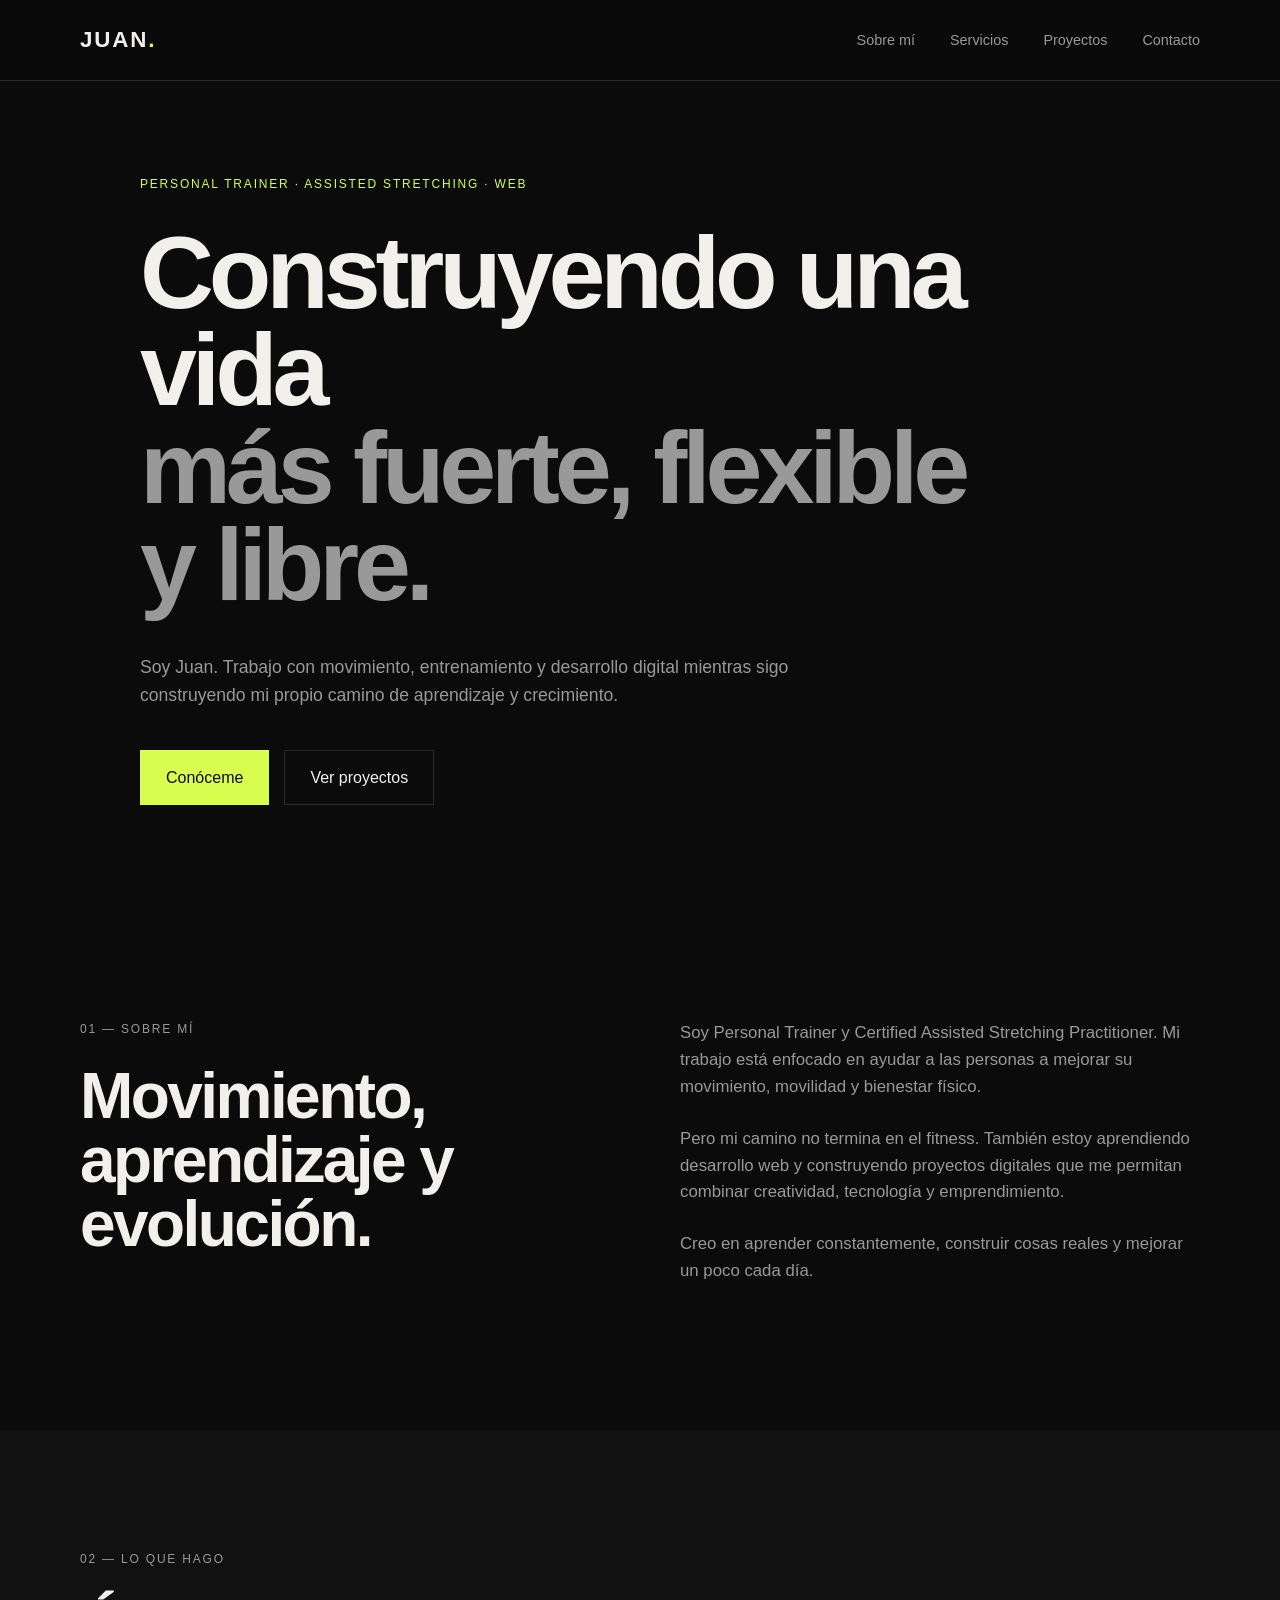
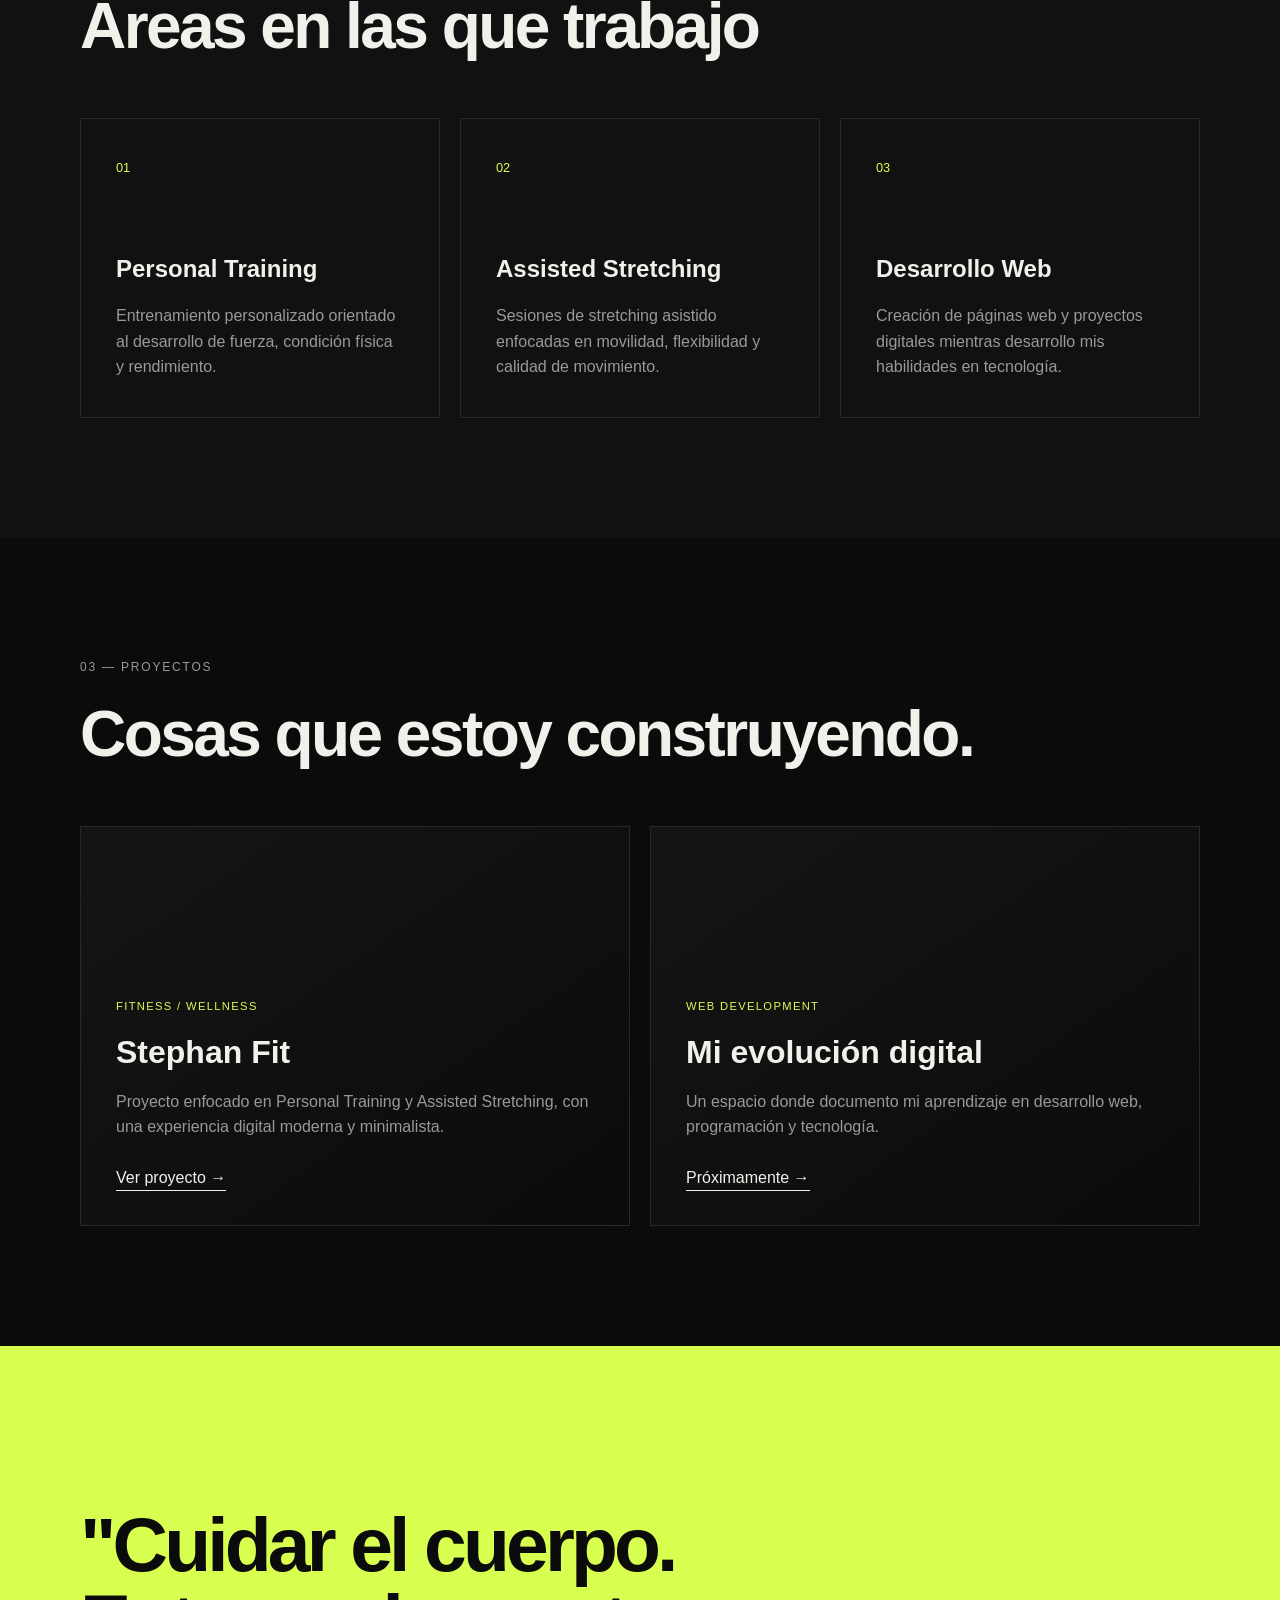
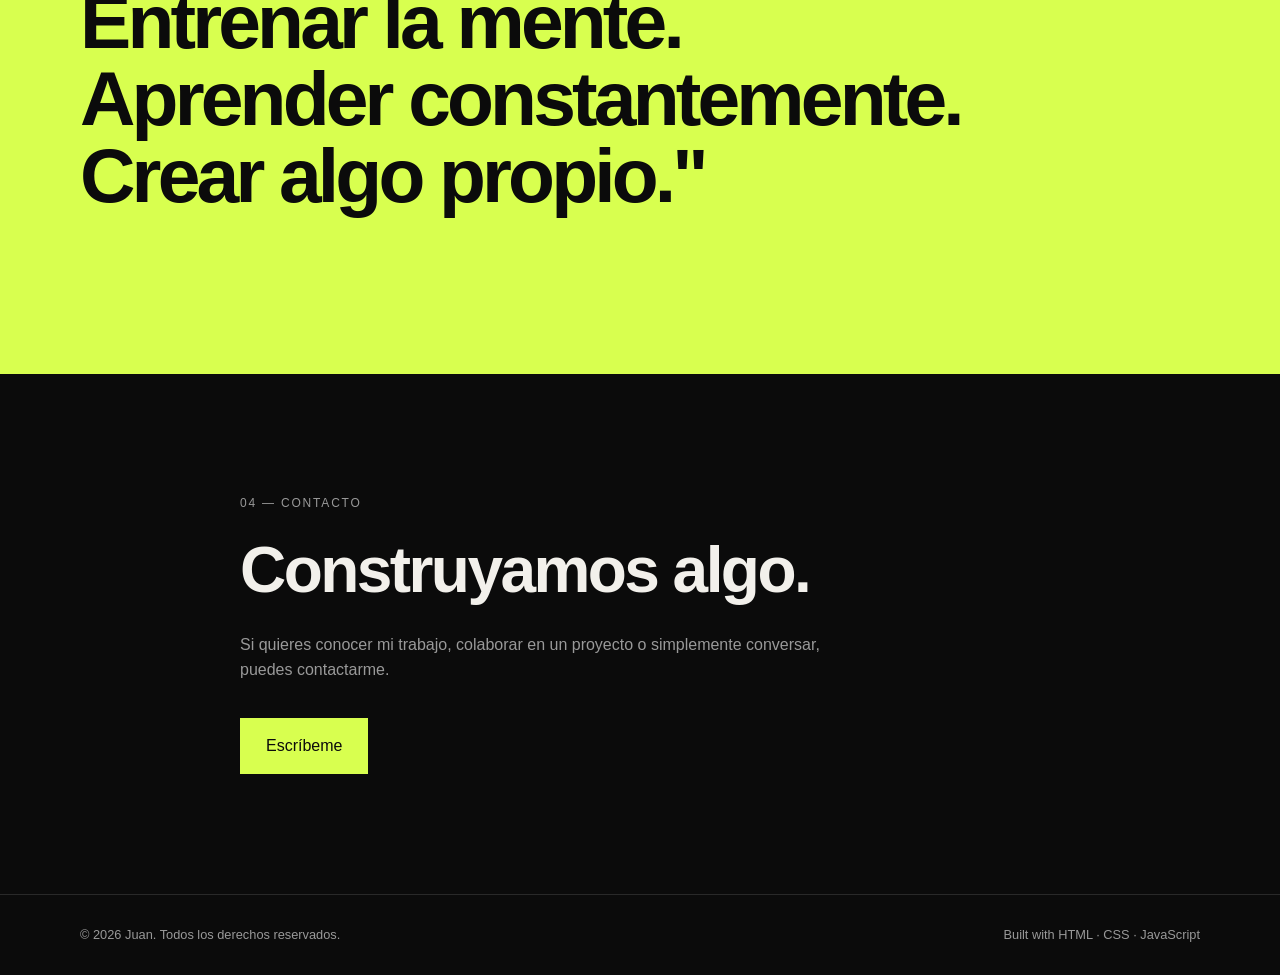
==== index.html @ b23cf590 "first commit" ====
<!DOCTYPE html>
<html lang="es">
<head>
    <meta charset="UTF-8">
    <meta name="viewport" content="width=device-width, initial-scale=1.0">

    <meta
        name="description"
        content="Juan — Personal Trainer, especialista en Assisted Stretching y desarrollador web."
    >

    <title>Juan | Fitness · Stretching · Web</title>

    <link rel="stylesheet" href="style.css">
</head>

<body>

    <!-- ================= HEADER ================= -->

    <header class="header">

        <nav class="navbar container">

            <a href="#inicio" class="logo">
                JUAN<span>.</span>
            </a>

            <button class="menu-toggle" aria-label="Abrir menú">
                ☰
            </button>

            <ul class="nav-links">
                <li><a href="#sobre-mi">Sobre mí</a></li>
                <li><a href="#servicios">Servicios</a></li>
                <li><a href="#proyectos">Proyectos</a></li>
                <li><a href="#contacto">Contacto</a></li>
            </ul>

        </nav>

    </header>


    <main>

        <!-- ================= HERO ================= -->

        <section id="inicio" class="hero">

            <div class="hero-content container">

                <p class="eyebrow">
                    PERSONAL TRAINER · ASSISTED STRETCHING · WEB
                </p>

                <h1>
                    Construyendo una vida
                    <span>más fuerte, flexible y libre.</span>
                </h1>

                <p class="hero-description">
                    Soy Juan. Trabajo con movimiento, entrenamiento y
                    desarrollo digital mientras sigo construyendo mi propio
                    camino de aprendizaje y crecimiento.
                </p>

                <div class="hero-buttons">

                    <a href="#sobre-mi" class="btn btn-primary">
                        Conóceme
                    </a>

                    <a href="#proyectos" class="btn btn-secondary">
                        Ver proyectos
                    </a>

                </div>

            </div>

        </section>


        <!-- ================= SOBRE MI ================= -->

        <section id="sobre-mi" class="section">

            <div class="container about-grid">

                <div>
                    <p class="section-number">01 — SOBRE MÍ</p>

                    <h2>
                        Movimiento, aprendizaje
                        y evolución.
                    </h2>
                </div>

                <div class="about-text">

                    <p>
                        Soy Personal Trainer y Certified Assisted Stretching
                        Practitioner. Mi trabajo está enfocado en ayudar a las
                        personas a mejorar su movimiento, movilidad y
                        bienestar físico.
                    </p>

                    <p>
                        Pero mi camino no termina en el fitness. También estoy
                        aprendiendo desarrollo web y construyendo proyectos
                        digitales que me permitan combinar creatividad,
                        tecnología y emprendimiento.
                    </p>

                    <p>
                        Creo en aprender constantemente, construir cosas
                        reales y mejorar un poco cada día.
                    </p>

                </div>

            </div>

        </section>


        <!-- ================= SERVICIOS ================= -->

        <section id="servicios" class="section section-dark">

            <div class="container">

                <p class="section-number">02 — LO QUE HAGO</p>

                <h2>Áreas en las que trabajo</h2>

                <div class="cards">

                    <article class="card">

                        <span class="card-number">01</span>

                        <h3>Personal Training</h3>

                        <p>
                            Entrenamiento personalizado orientado al desarrollo
                            de fuerza, condición física y rendimiento.
                        </p>

                    </article>


                    <article class="card">

                        <span class="card-number">02</span>

                        <h3>Assisted Stretching</h3>

                        <p>
                            Sesiones de stretching asistido enfocadas en
                            movilidad, flexibilidad y calidad de movimiento.
                        </p>

                    </article>


                    <article class="card">

                        <span class="card-number">03</span>

                        <h3>Desarrollo Web</h3>

                        <p>
                            Creación de páginas web y proyectos digitales
                            mientras desarrollo mis habilidades en tecnología.
                        </p>

                    </article>

                </div>

            </div>

        </section>


        <!-- ================= PROYECTOS ================= -->

        <section id="proyectos" class="section">

            <div class="container">

                <p class="section-number">03 — PROYECTOS</p>

                <h2>Cosas que estoy construyendo.</h2>

                <div class="projects">

                    <article class="project">

                        <div class="project-info">

                            <span>FITNESS / WELLNESS</span>

                            <h3>Stephan Fit</h3>

                            <p>
                                Proyecto enfocado en Personal Training y
                                Assisted Stretching, con una experiencia
                                digital moderna y minimalista.
                            </p>

                            <a href="#" class="project-link">
                                Ver proyecto →
                            </a>

                        </div>

                    </article>


                    <article class="project">

                        <div class="project-info">

                            <span>WEB DEVELOPMENT</span>

                            <h3>Mi evolución digital</h3>

                            <p>
                                Un espacio donde documento mi aprendizaje en
                                desarrollo web, programación y tecnología.
                            </p>

                            <a href="#" class="project-link">
                                Próximamente →
                            </a>

                        </div>

                    </article>

                </div>

            </div>

        </section>


        <!-- ================= FILOSOFIA ================= -->

        <section class="quote-section">

            <div class="container">

                <p>
                    "Cuidar el cuerpo.
                    <br>
                    Entrenar la mente.
                    <br>
                    Aprender constantemente.
                    <br>
                    Crear algo propio."
                </p>

            </div>

        </section>


        <!-- ================= CONTACTO ================= -->

        <section id="contacto" class="section contact-section">

            <div class="container contact-content">

                <p class="section-number">04 — CONTACTO</p>

                <h2>
                    Construyamos algo.
                </h2>

                <p>
                    Si quieres conocer mi trabajo, colaborar en un proyecto
                    o simplemente conversar, puedes contactarme.
                </p>

                <a href="mailto:tuemail@ejemplo.com" class="btn btn-primary">
                    Escríbeme
                </a>

            </div>

        </section>

    </main>


    <!-- ================= FOOTER ================= -->

    <footer class="footer">

        <div class="container footer-content">

            <p>
                © 2026 Juan. Todos los derechos reservados.
            </p>

            <p>
                Built with HTML · CSS · JavaScript
            </p>

        </div>

    </footer>


    <script src="script.js"></script>

</body>
</html>
---- style.css ----
/* =========================
   RESET
========================= */

* {
    margin: 0;
    padding: 0;
    box-sizing: border-box;
}

html {
    scroll-behavior: smooth;
}

body {
    font-family: Arial, Helvetica, sans-serif;
    background: #0b0b0b;
    color: #f2f0eb;
    line-height: 1.6;
}


/* =========================
   VARIABLES
========================= */

:root {
    --background: #0b0b0b;
    --background-light: #111111;
    --text: #f2f0eb;
    --text-muted: #999999;
    --border: #292929;
    --accent: #d8ff4f;
}


/* =========================
   GLOBAL
========================= */

.container {
    width: min(1120px, 90%);
    margin: 0 auto;
}

a {
    color: inherit;
    text-decoration: none;
}

.section {
    padding: 120px 0;
}

.section-dark {
    background: var(--background-light);
}

.section-number {
    color: var(--text-muted);
    font-size: 0.75rem;
    letter-spacing: 0.15em;
    margin-bottom: 25px;
}


/* =========================
   HEADER
========================= */

.header {
    position: fixed;
    top: 0;
    left: 0;
    width: 100%;
    z-index: 1000;
    background: rgba(11, 11, 11, 0.85);
    backdrop-filter: blur(10px);
    border-bottom: 1px solid var(--border);
}

.navbar {
    height: 80px;
    display: flex;
    align-items: center;
    justify-content: space-between;
}

.logo {
    font-size: 1.4rem;
    font-weight: bold;
    letter-spacing: 0.08em;
}

.logo span {
    color: var(--accent);
}

.nav-links {
    display: flex;
    gap: 35px;
    list-style: none;
}

.nav-links a {
    color: var(--text-muted);
    font-size: 0.9rem;
    transition: color 0.3s ease;
}

.nav-links a:hover {
    color: var(--text);
}

.menu-toggle {
    display: none;
    background: none;
    border: none;
    color: var(--text);
    font-size: 1.5rem;
    cursor: pointer;
}


/* =========================
   HERO
========================= */

.hero {
    min-height: 100vh;
    display: flex;
    align-items: center;
    padding-top: 80px;
}

.hero-content {
    max-width: 1000px;
}

.eyebrow {
    color: var(--accent);
    font-size: 0.75rem;
    letter-spacing: 0.15em;
    margin-bottom: 30px;
}

.hero h1 {
    max-width: 900px;
    font-size: clamp(3rem, 8vw, 7rem);
    line-height: 0.95;
    letter-spacing: -0.05em;
    margin-bottom: 40px;
}

.hero h1 span {
    display: block;
    color: var(--text-muted);
}

.hero-description {
    max-width: 650px;
    color: var(--text-muted);
    font-size: 1.1rem;
    margin-bottom: 40px;
}


/* =========================
   BUTTONS
========================= */

.hero-buttons {
    display: flex;
    gap: 15px;
    flex-wrap: wrap;
}

.btn {
    display: inline-block;
    padding: 14px 25px;
    border: 1px solid var(--border);
    transition: all 0.3s ease;
}

.btn-primary {
    background: var(--accent);
    color: #0b0b0b;
    border-color: var(--accent);
}

.btn-primary:hover {
    transform: translateY(-3px);
}

.btn-secondary:hover {
    background: #ffffff;
    color: #0b0b0b;
}


/* =========================
   ABOUT
========================= */

.about-grid {
    display: grid;
    grid-template-columns: 1fr 1fr;
    gap: 80px;
}

h2 {
    font-size: clamp(2.5rem, 5vw, 5rem);
    line-height: 1;
    letter-spacing: -0.04em;
}

.about-text {
    color: var(--text-muted);
    font-size: 1.05rem;
}

.about-text p {
    margin-bottom: 25px;
}


/* =========================
   CARDS
========================= */

.cards {
    display: grid;
    grid-template-columns: repeat(3, 1fr);
    gap: 20px;
    margin-top: 60px;
}

.card {
    min-height: 300px;
    padding: 35px;
    border: 1px solid var(--border);
    transition: transform 0.3s ease;
}

.card:hover {
    transform: translateY(-8px);
}

.card-number {
    color: var(--accent);
    font-size: 0.8rem;
}

.card h3 {
    margin: 70px 0 15px;
    font-size: 1.5rem;
}

.card p {
    color: var(--text-muted);
}


/* =========================
   PROJECTS
========================= */

.projects {
    display: grid;
    grid-template-columns: repeat(2, 1fr);
    gap: 20px;
    margin-top: 60px;
}

.project {
    min-height: 400px;
    border: 1px solid var(--border);
    display: flex;
    align-items: flex-end;
    padding: 35px;
    background: linear-gradient(
        145deg,
        #151515,
        #0b0b0b
    );
}

.project-info span {
    color: var(--accent);
    font-size: 0.7rem;
    letter-spacing: 0.12em;
}

.project h3 {
    font-size: 2rem;
    margin: 10px 0;
}

.project p {
    color: var(--text-muted);
    margin-bottom: 25px;
}

.project-link {
    border-bottom: 1px solid var(--text);
    padding-bottom: 4px;
}


/* =========================
   QUOTE
========================= */

.quote-section {
    padding: 160px 0;
    background: var(--accent);
    color: #0b0b0b;
}

.quote-section p {
    max-width: 900px;
    font-size: clamp(2.5rem, 6vw, 6rem);
    line-height: 1;
    letter-spacing: -0.05em;
    font-weight: bold;
}


/* =========================
   CONTACT
========================= */

.contact-content {
    max-width: 800px;
}

.contact-content h2 {
    margin-bottom: 30px;
}

.contact-content > p:not(.section-number) {
    color: var(--text-muted);
    max-width: 600px;
    margin-bottom: 35px;
}


/* =========================
   FOOTER
========================= */

.footer {
    border-top: 1px solid var(--border);
    padding: 30px 0;
    color: var(--text-muted);
    font-size: 0.8rem;
}

.footer-content {
    display: flex;
    justify-content: space-between;
}


/* =========================
   MOBILE
========================= */

@media (max-width: 768px) {

    .nav-links {
        position: absolute;
        top: 80px;
        left: 0;
        width: 100%;
        background: var(--background);
        flex-direction: column;
        padding: 30px;
        display: none;
        border-bottom: 1px solid var(--border);
    }

    .nav-links.active {
        display: flex;
    }

    .menu-toggle {
        display: block;
    }

    .about-grid,
    .cards,
    .projects {
        grid-template-columns: 1fr;
    }

    .hero h1 {
        font-size: clamp(3rem, 15vw, 5rem);
    }

    .section {
        padding: 80px 0;
    }

    .footer-content {
        flex-direction: column;
        gap: 10px;
    }

}
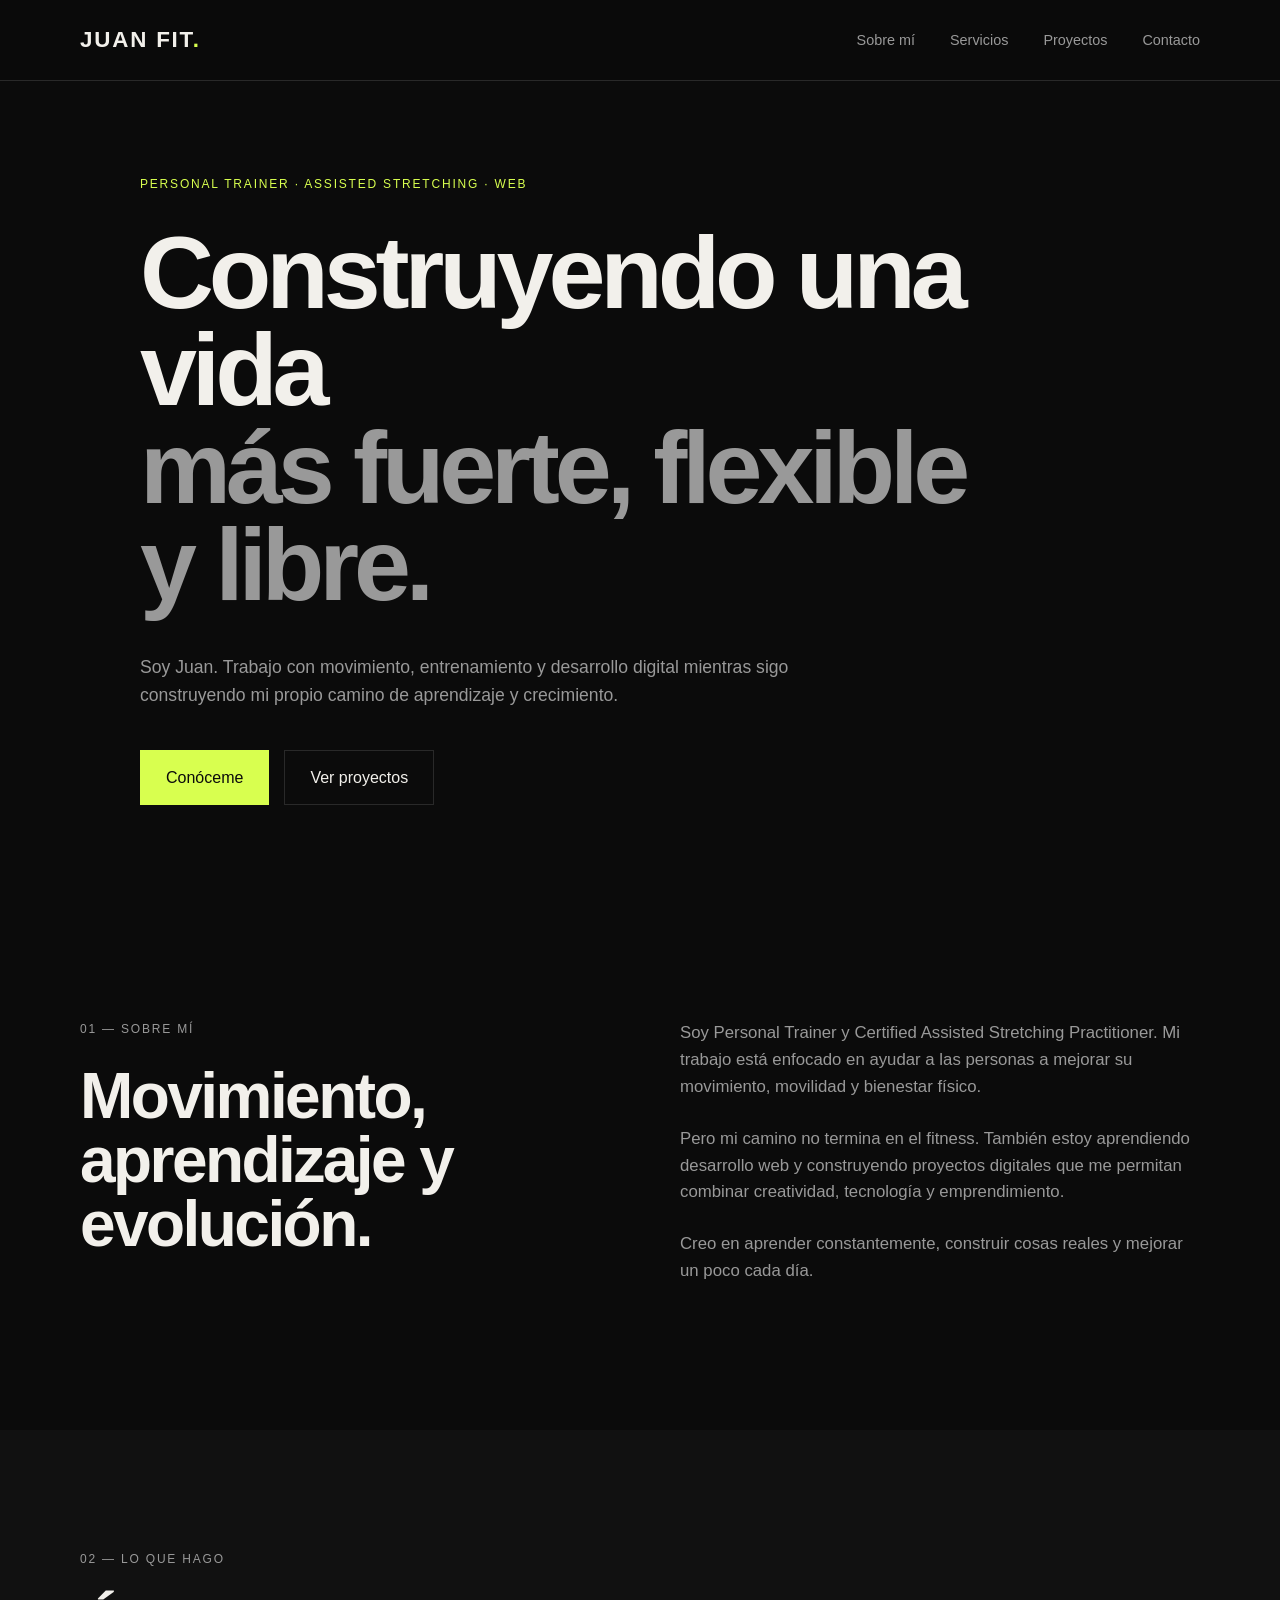
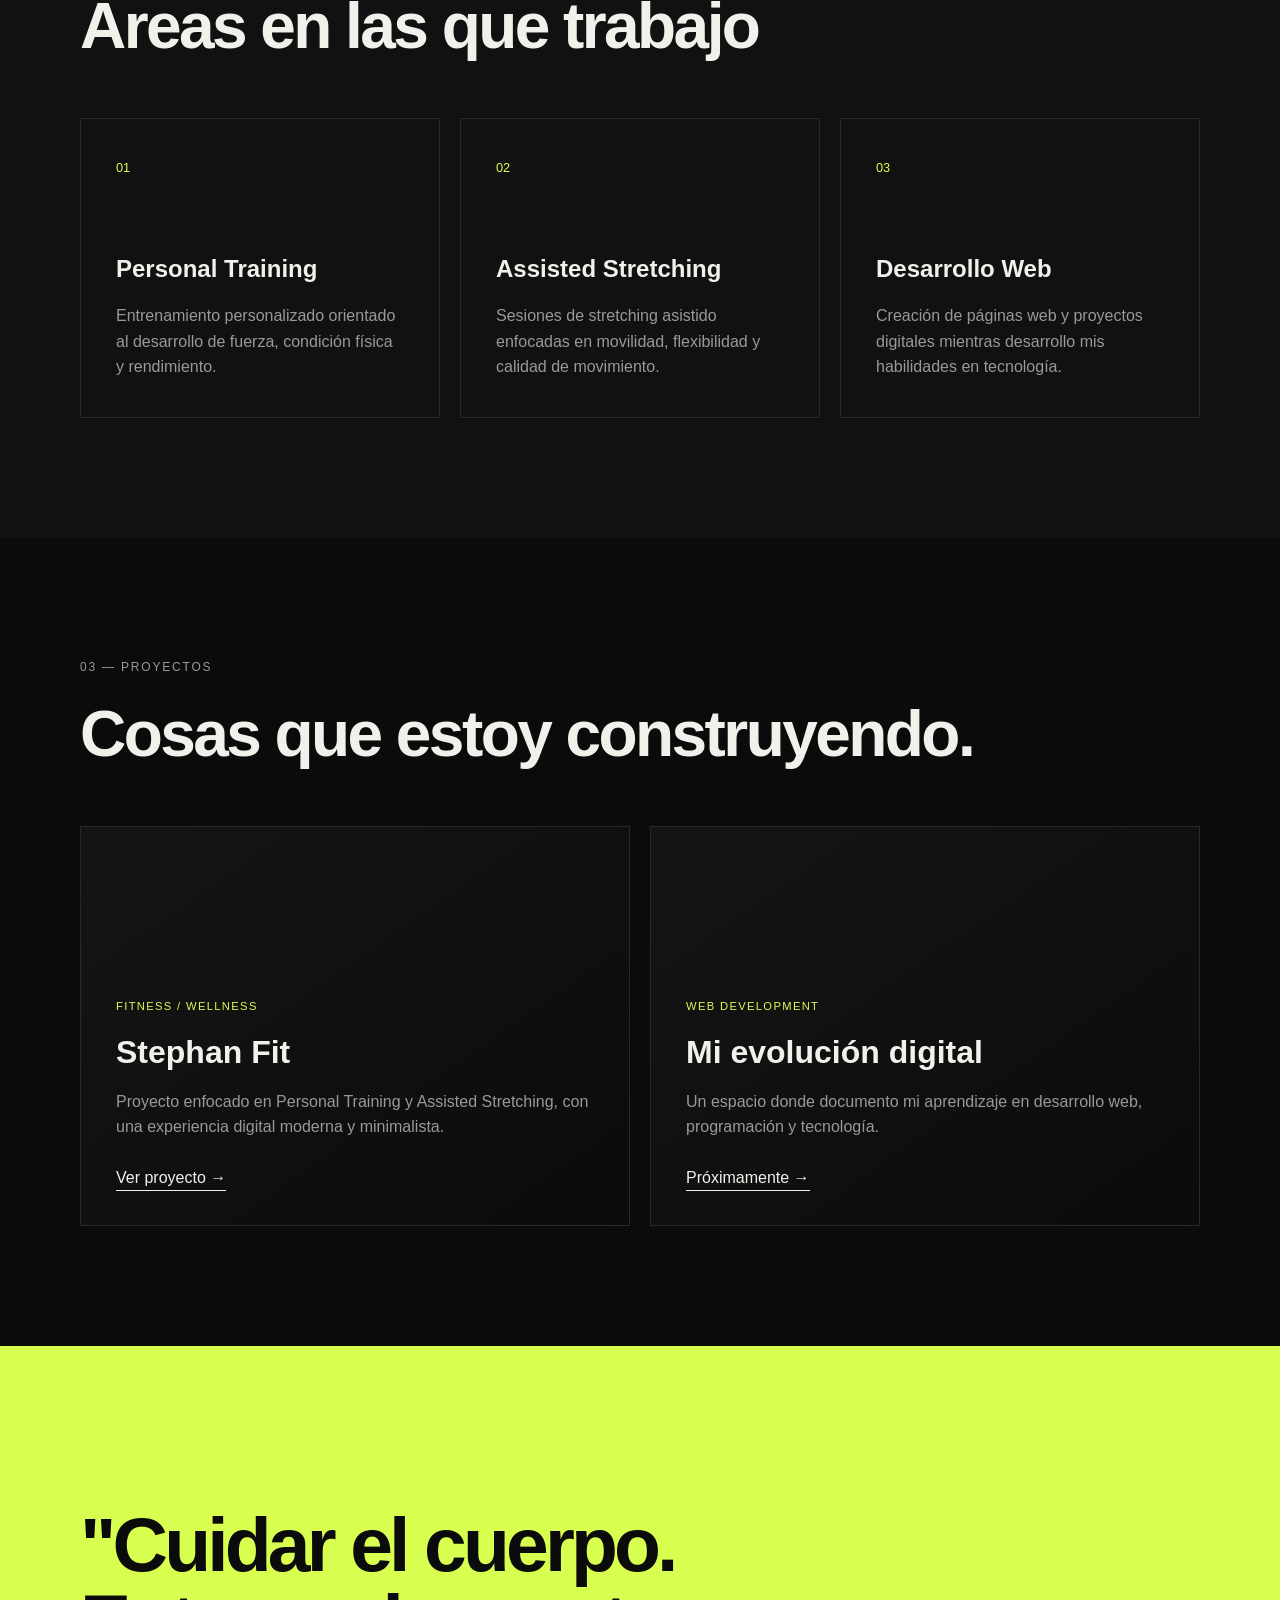
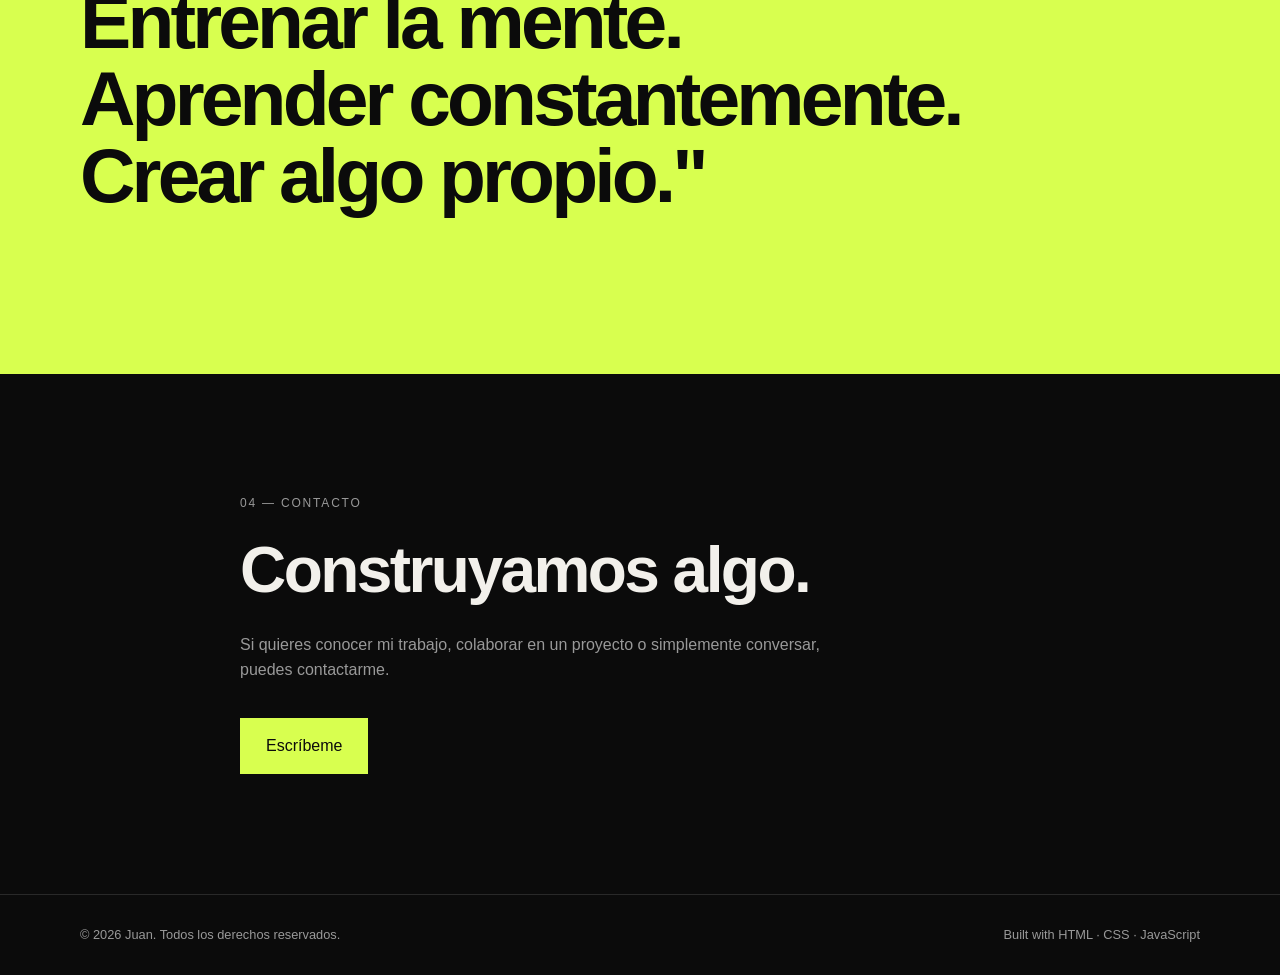
==== commit 8b7d959a: "fixed header name" ====
--- a/index.html
+++ b/index.html
@@ -23,7 +23,7 @@
         <nav class="navbar container">
 
             <a href="#inicio" class="logo">
-                JUAN<span>.</span>
+                JUAN FIT<span>.</span>
             </a>
 
             <button class="menu-toggle" aria-label="Abrir menú">
@@ -286,7 +286,7 @@
                     o simplemente conversar, puedes contactarme.
                 </p>
 
-                <a href="mailto:tuemail@ejemplo.com" class="btn btn-primary">
+                <a href="mailto:jcvizcarra2021@gmail.com" class="btn btn-primary">
                     Escríbeme
                 </a>
 
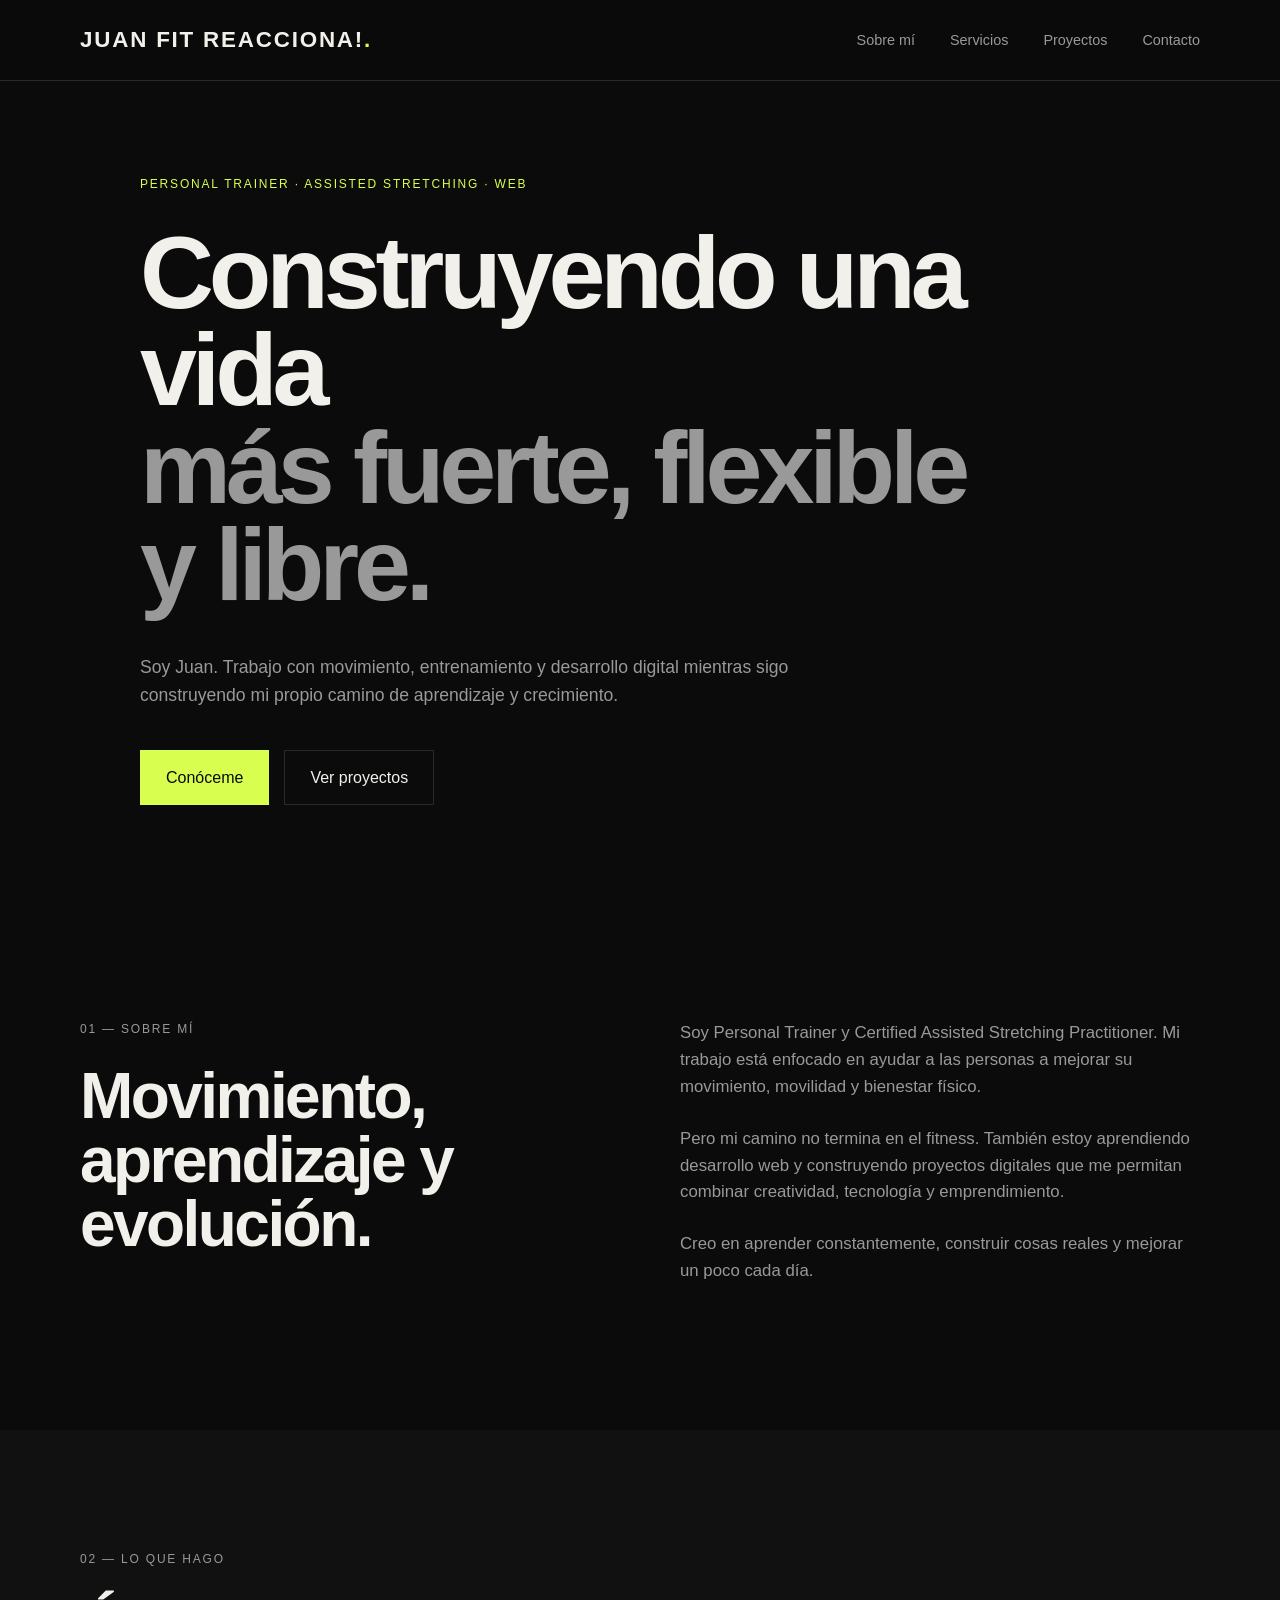
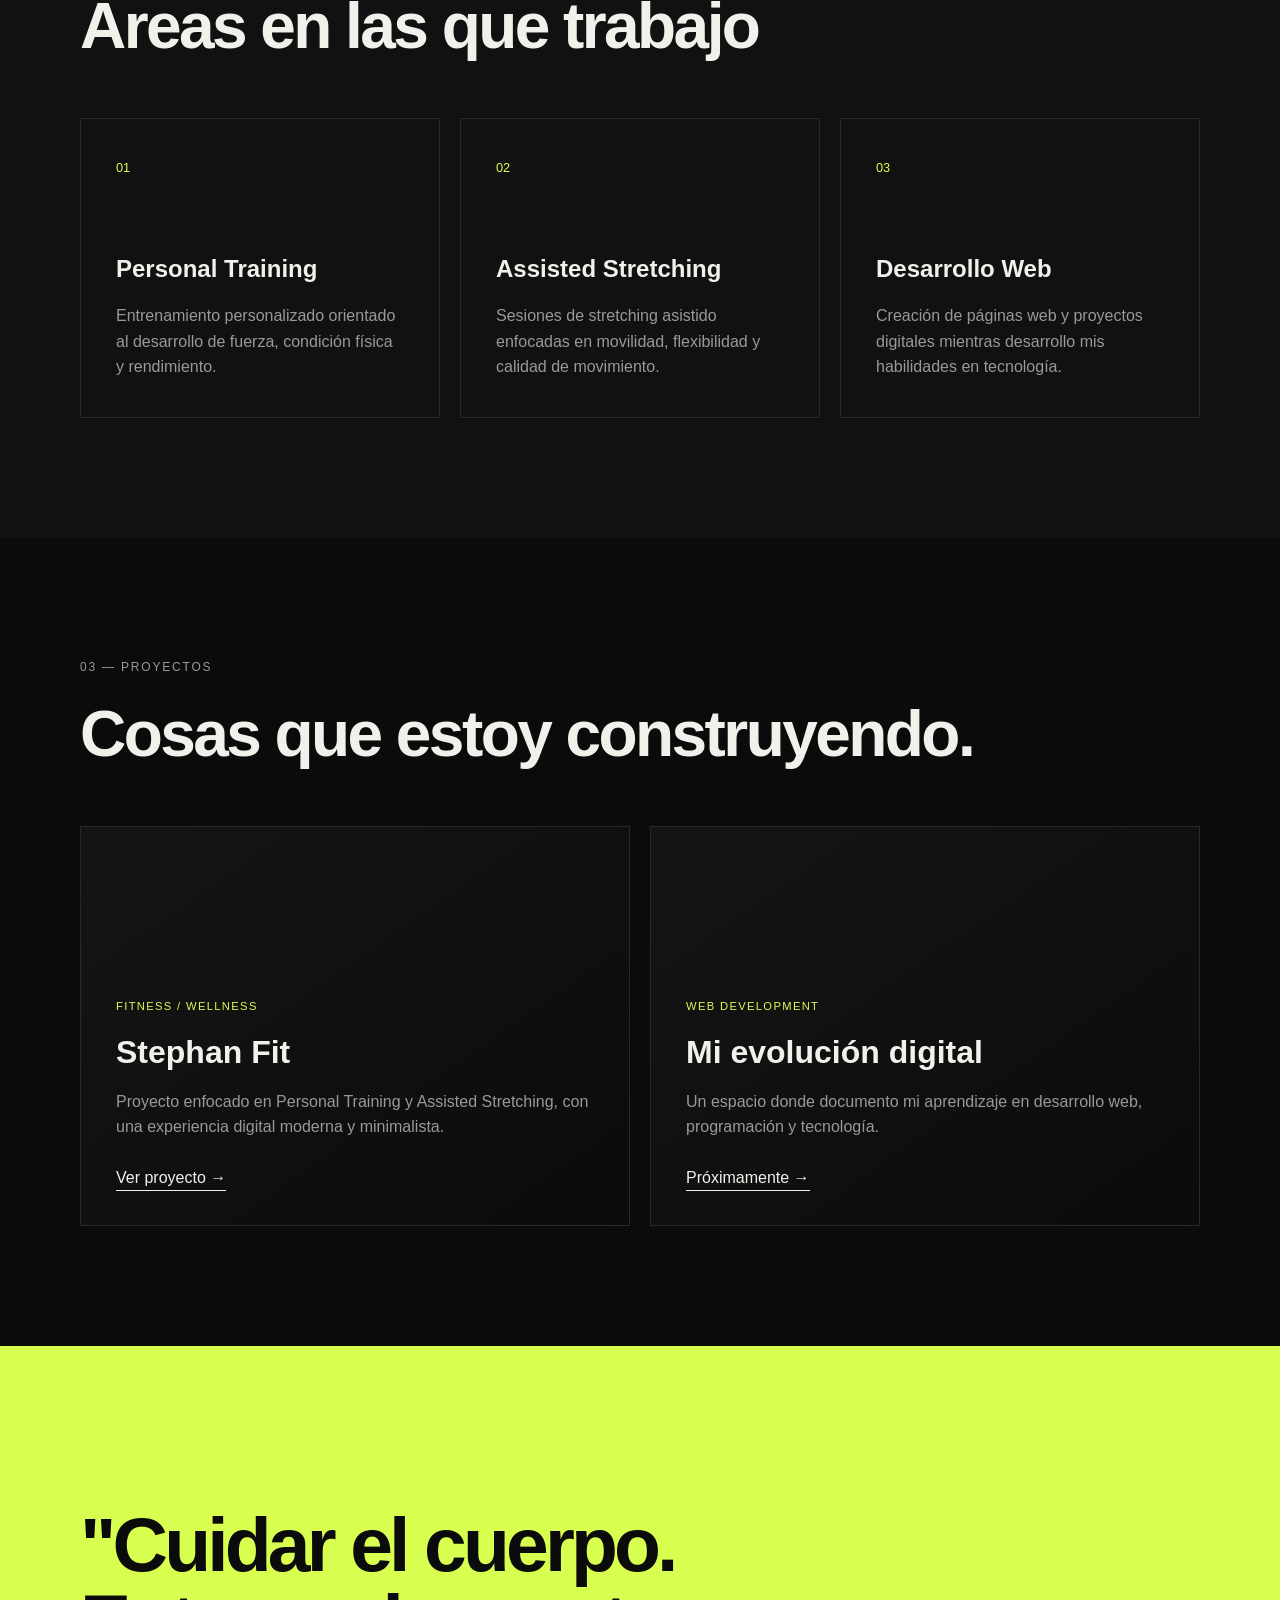
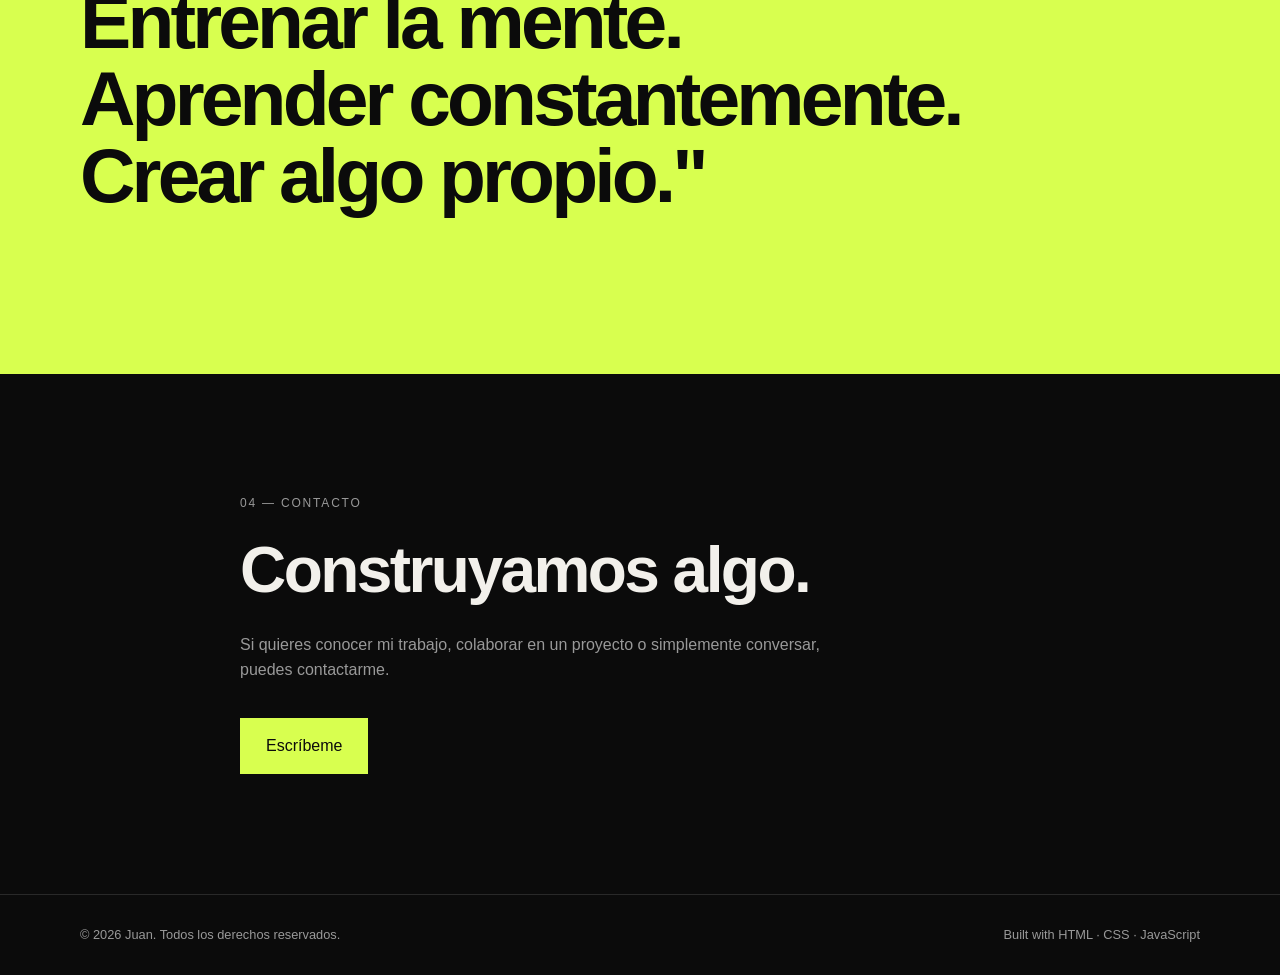
==== commit 5b8eae9f: "Update logo text in index.html Primo reacciona!" ====
--- a/index.html
+++ b/index.html
@@ -23,7 +23,7 @@
         <nav class="navbar container">
 
             <a href="#inicio" class="logo">
-                JUAN FIT<span>.</span>
+                JUAN FIT REACCIONA!<span>.</span>
             </a>
 
             <button class="menu-toggle" aria-label="Abrir menú">
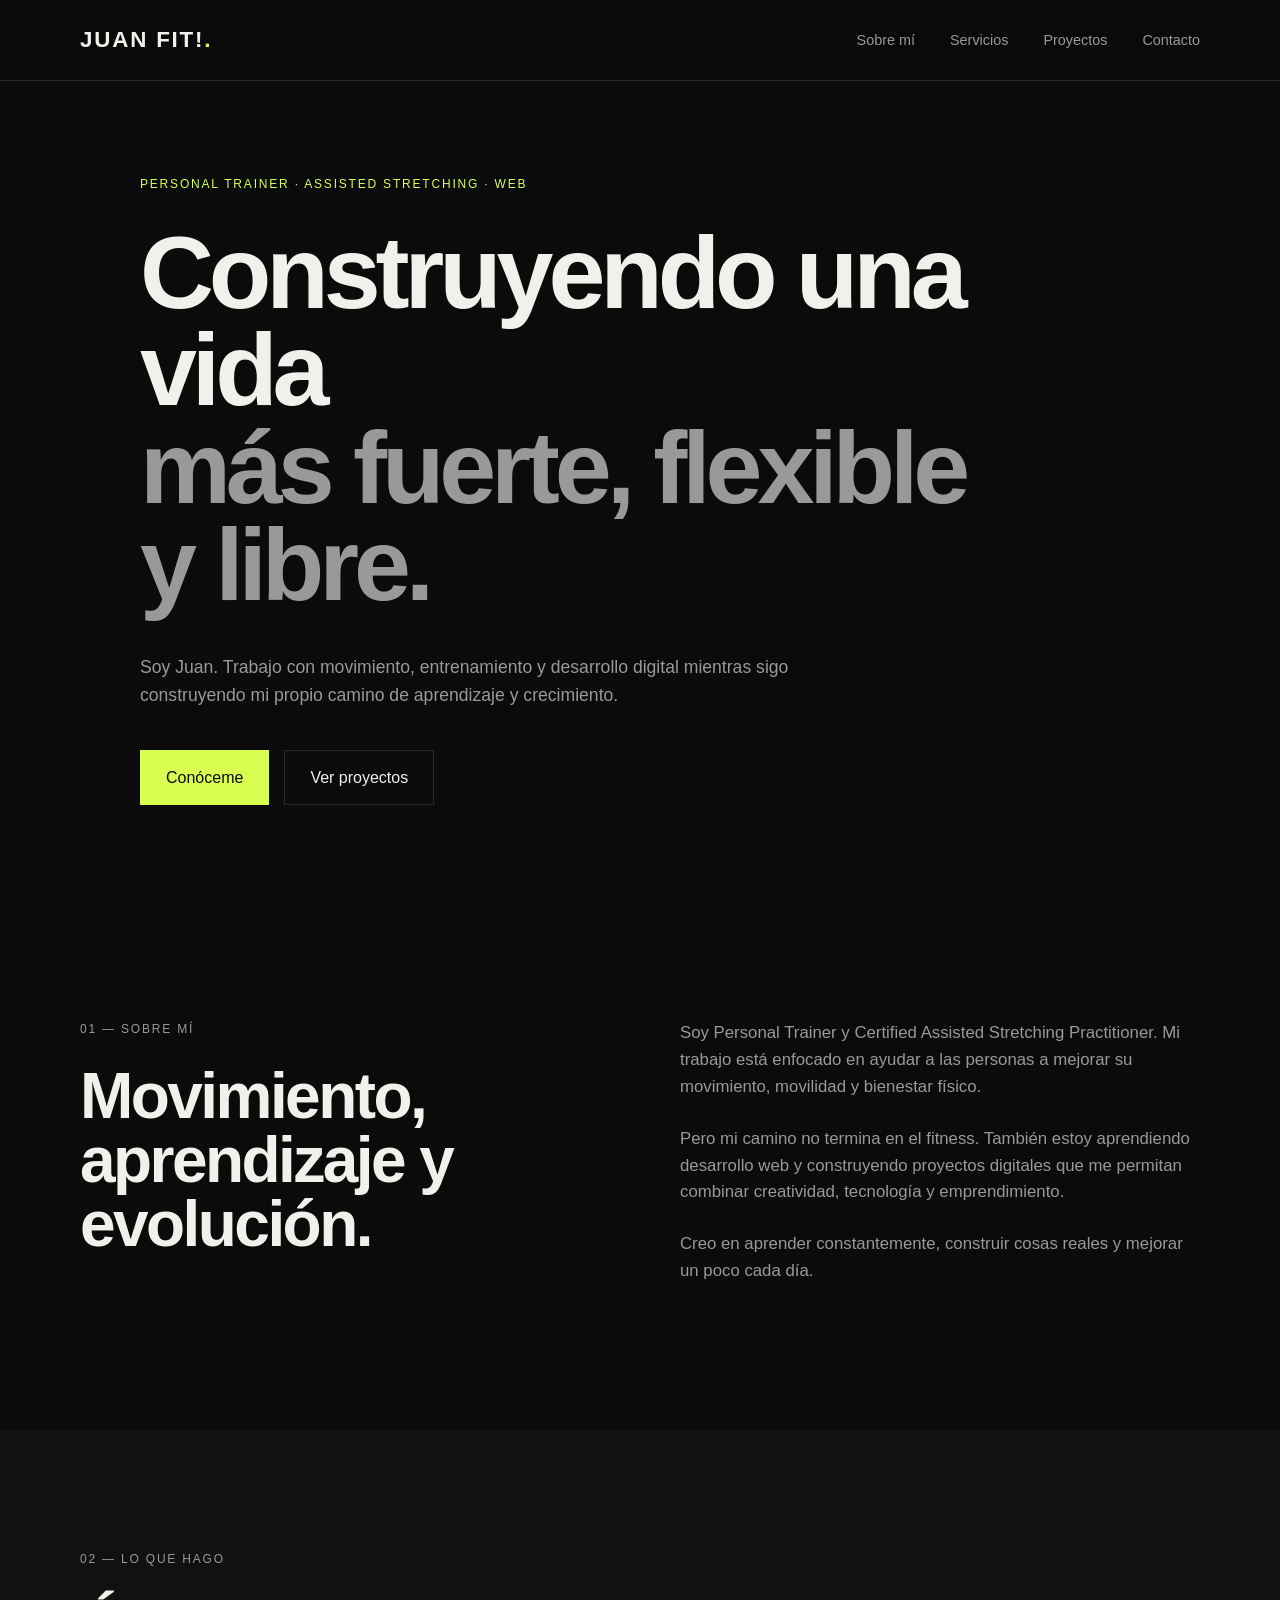
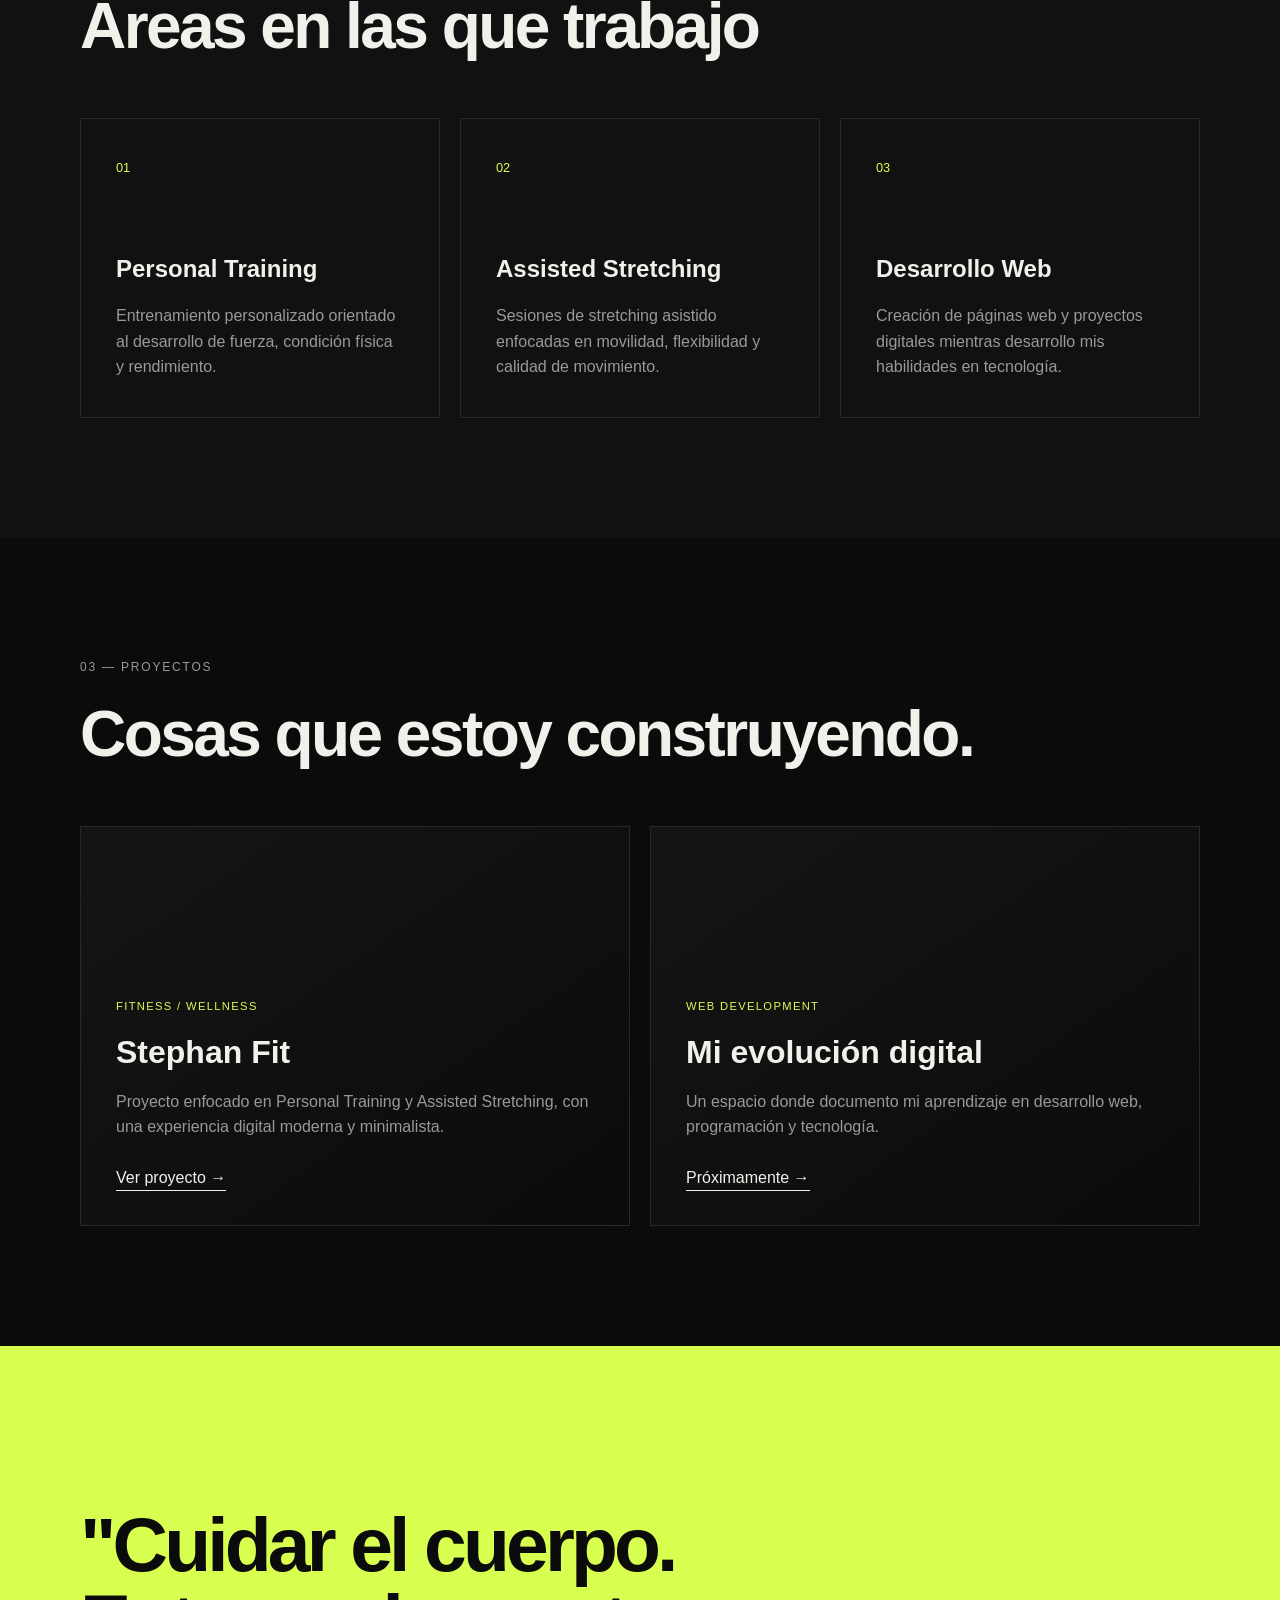
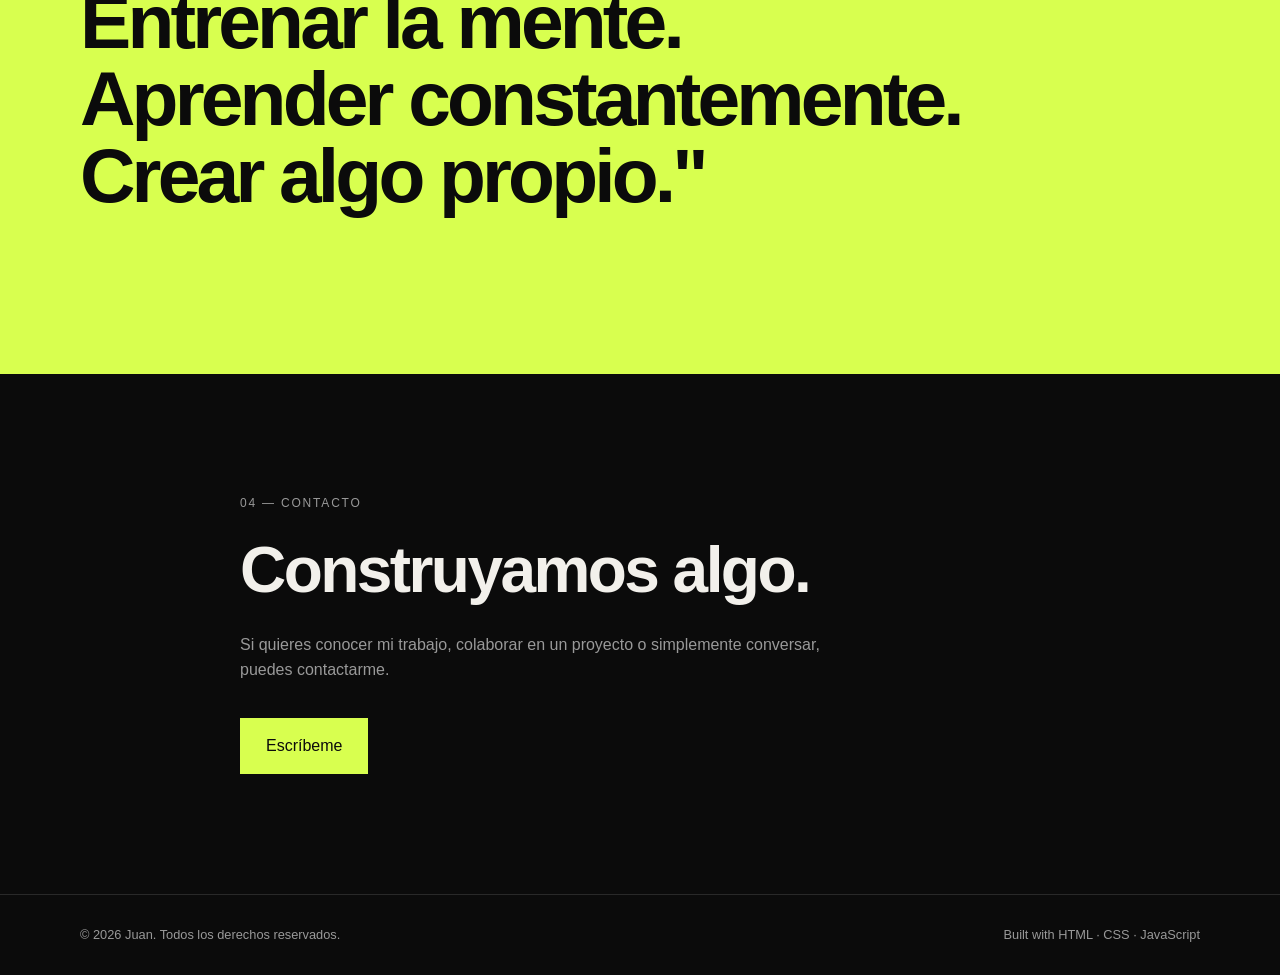
==== commit 4e661bdb: "Tomando el control" ====
--- a/index.html
+++ b/index.html
@@ -23,7 +23,7 @@
         <nav class="navbar container">
 
             <a href="#inicio" class="logo">
-                JUAN FIT REACCIONA!<span>.</span>
+                JUAN FIT!<span>.</span>
             </a>
 
             <button class="menu-toggle" aria-label="Abrir menú">
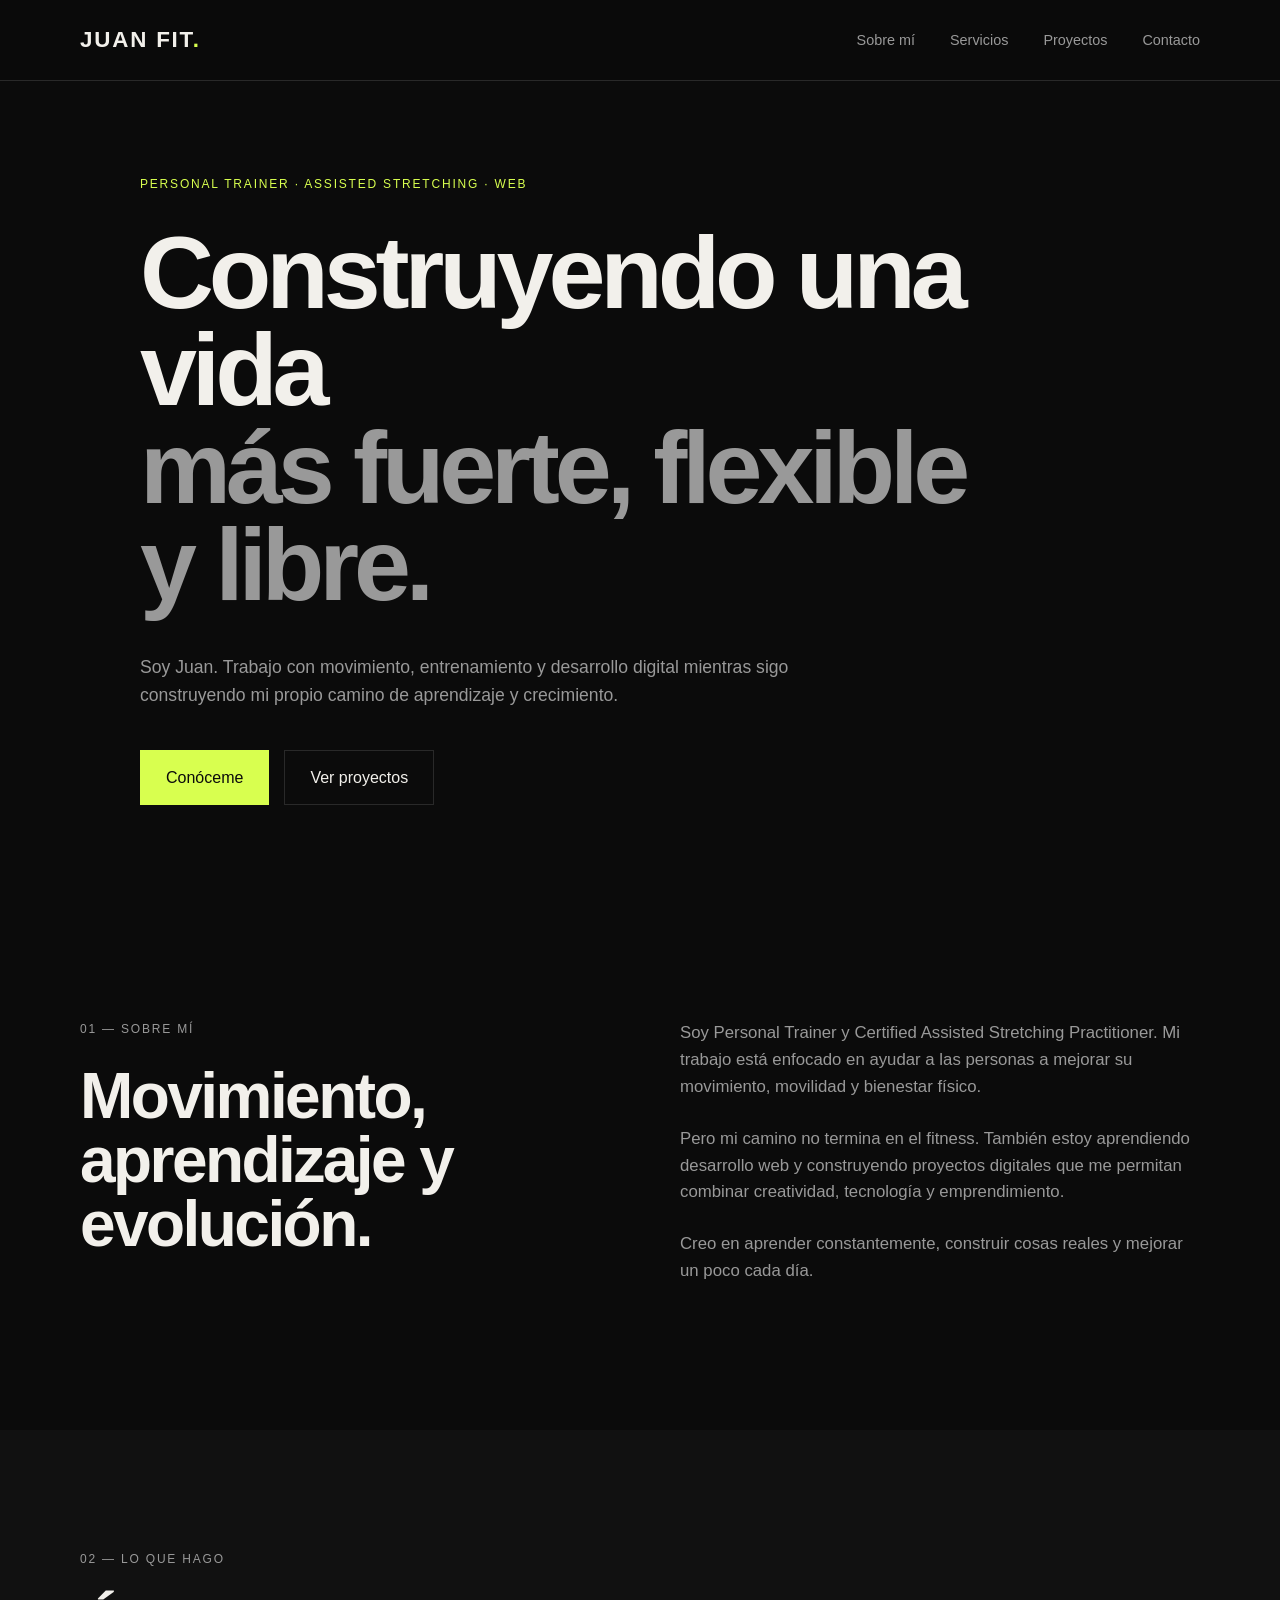
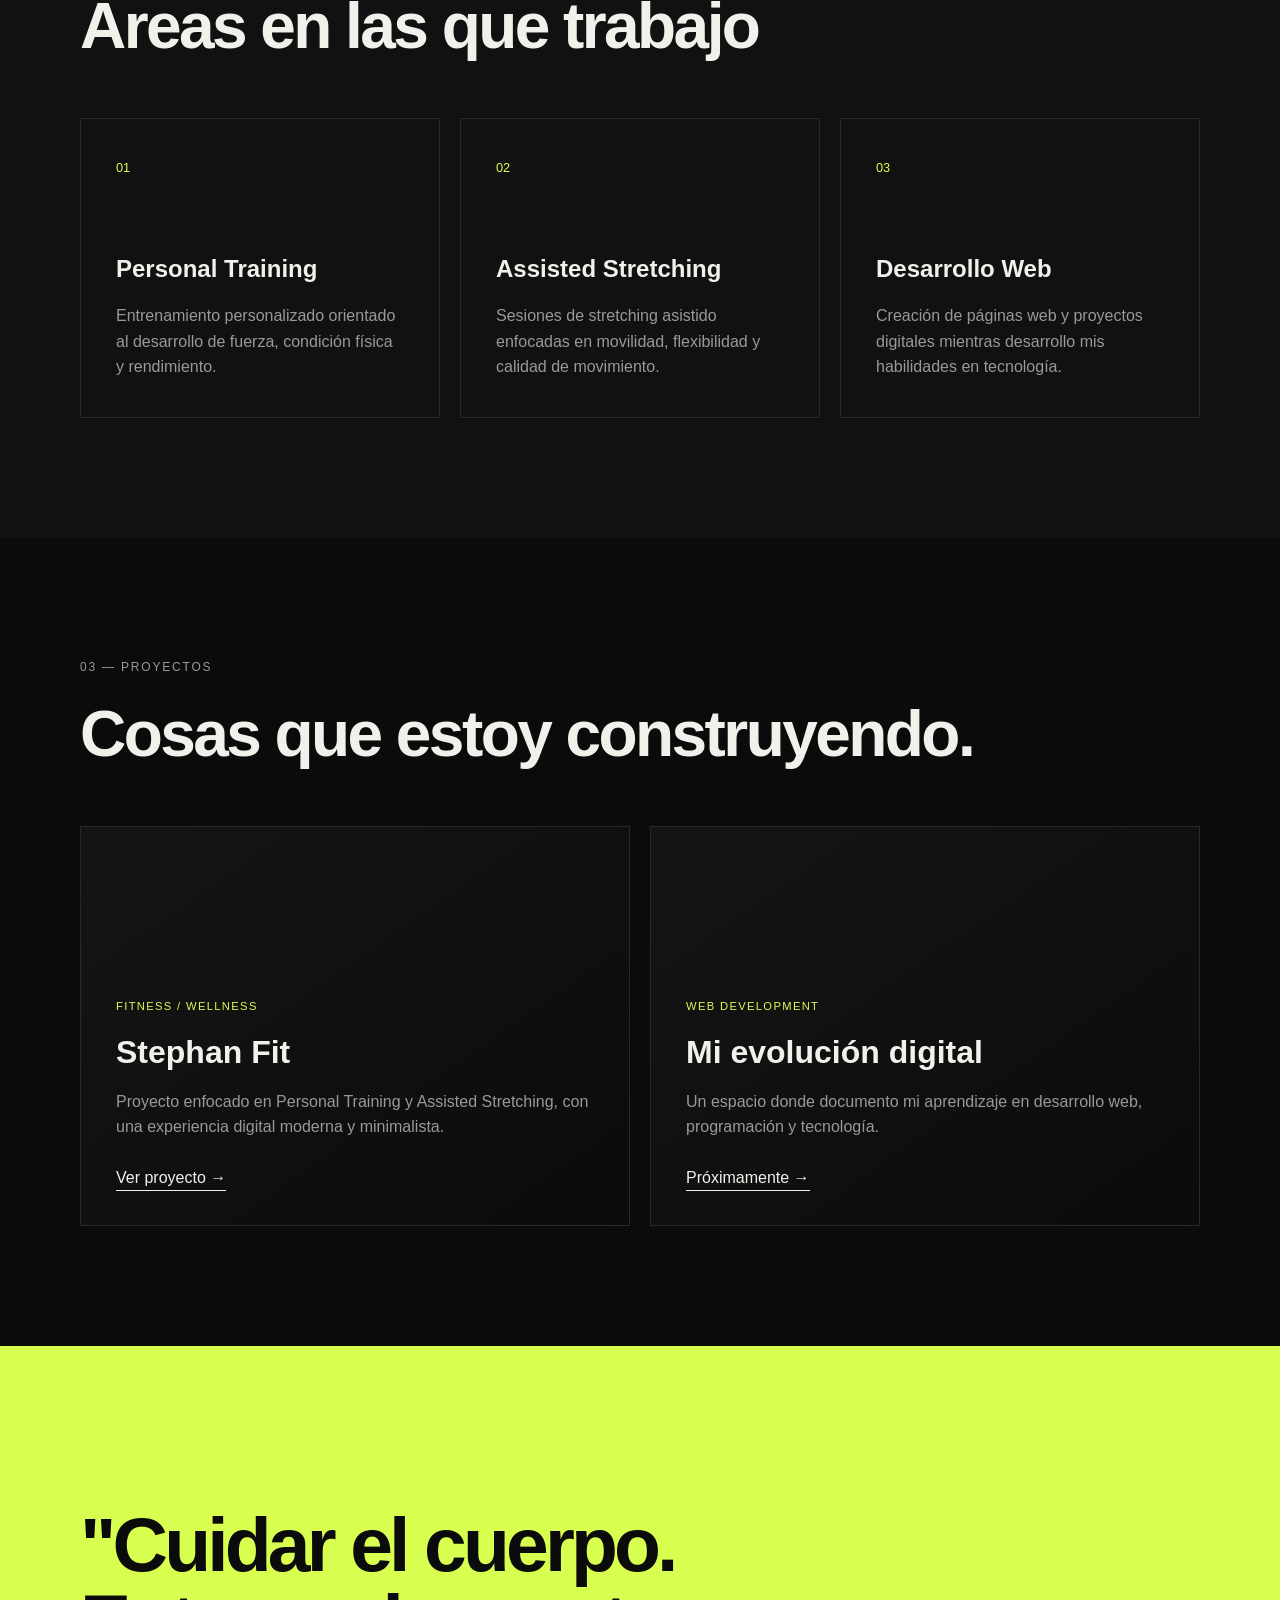
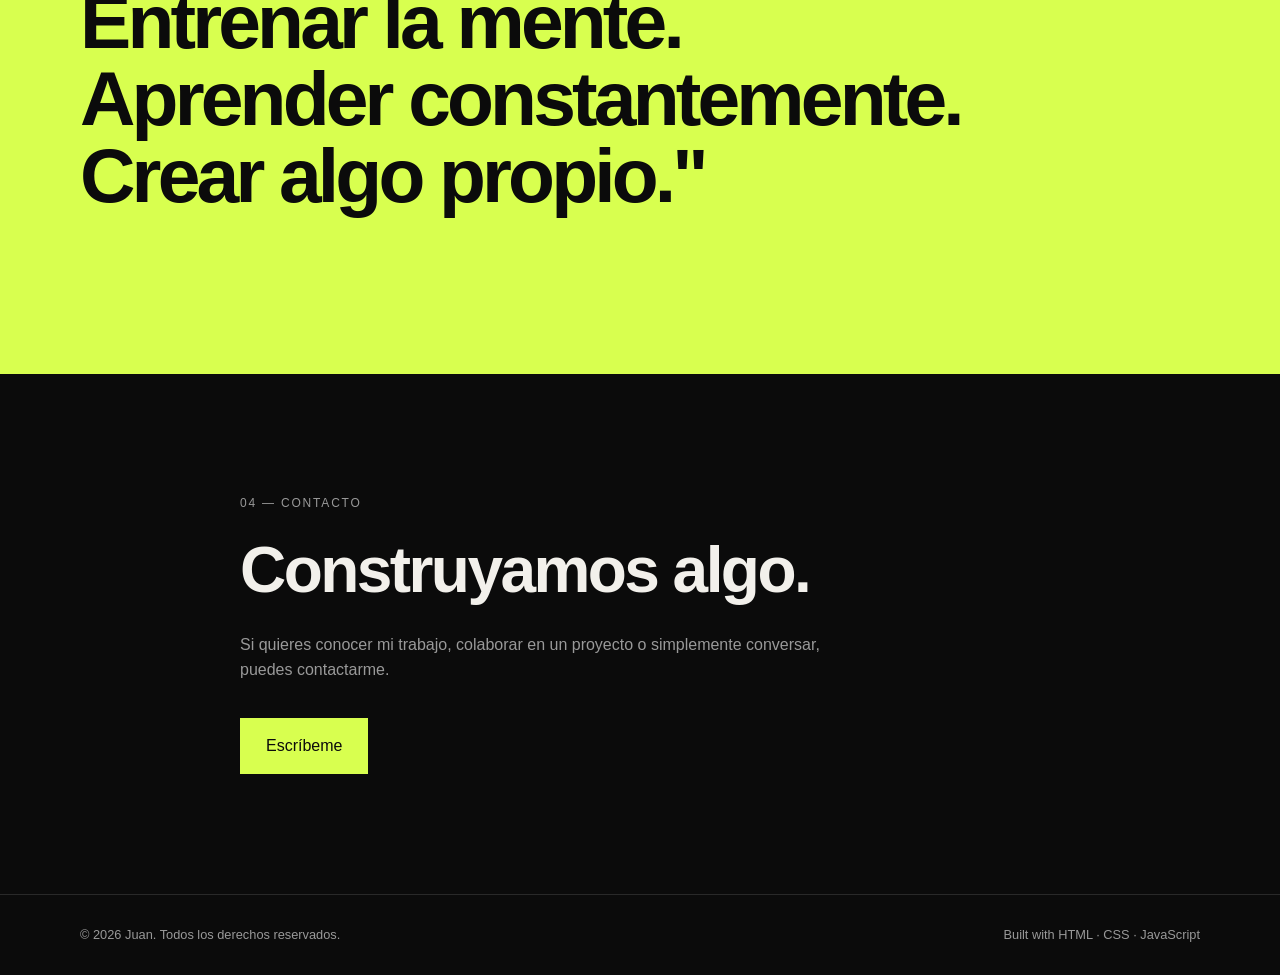
==== commit eb5ad580: "Remove exclamation mark from logo text" ====
--- a/index.html
+++ b/index.html
@@ -23,7 +23,7 @@
         <nav class="navbar container">
 
             <a href="#inicio" class="logo">
-                JUAN FIT!<span>.</span>
+                JUAN FIT<span>.</span>
             </a>
 
             <button class="menu-toggle" aria-label="Abrir menú">
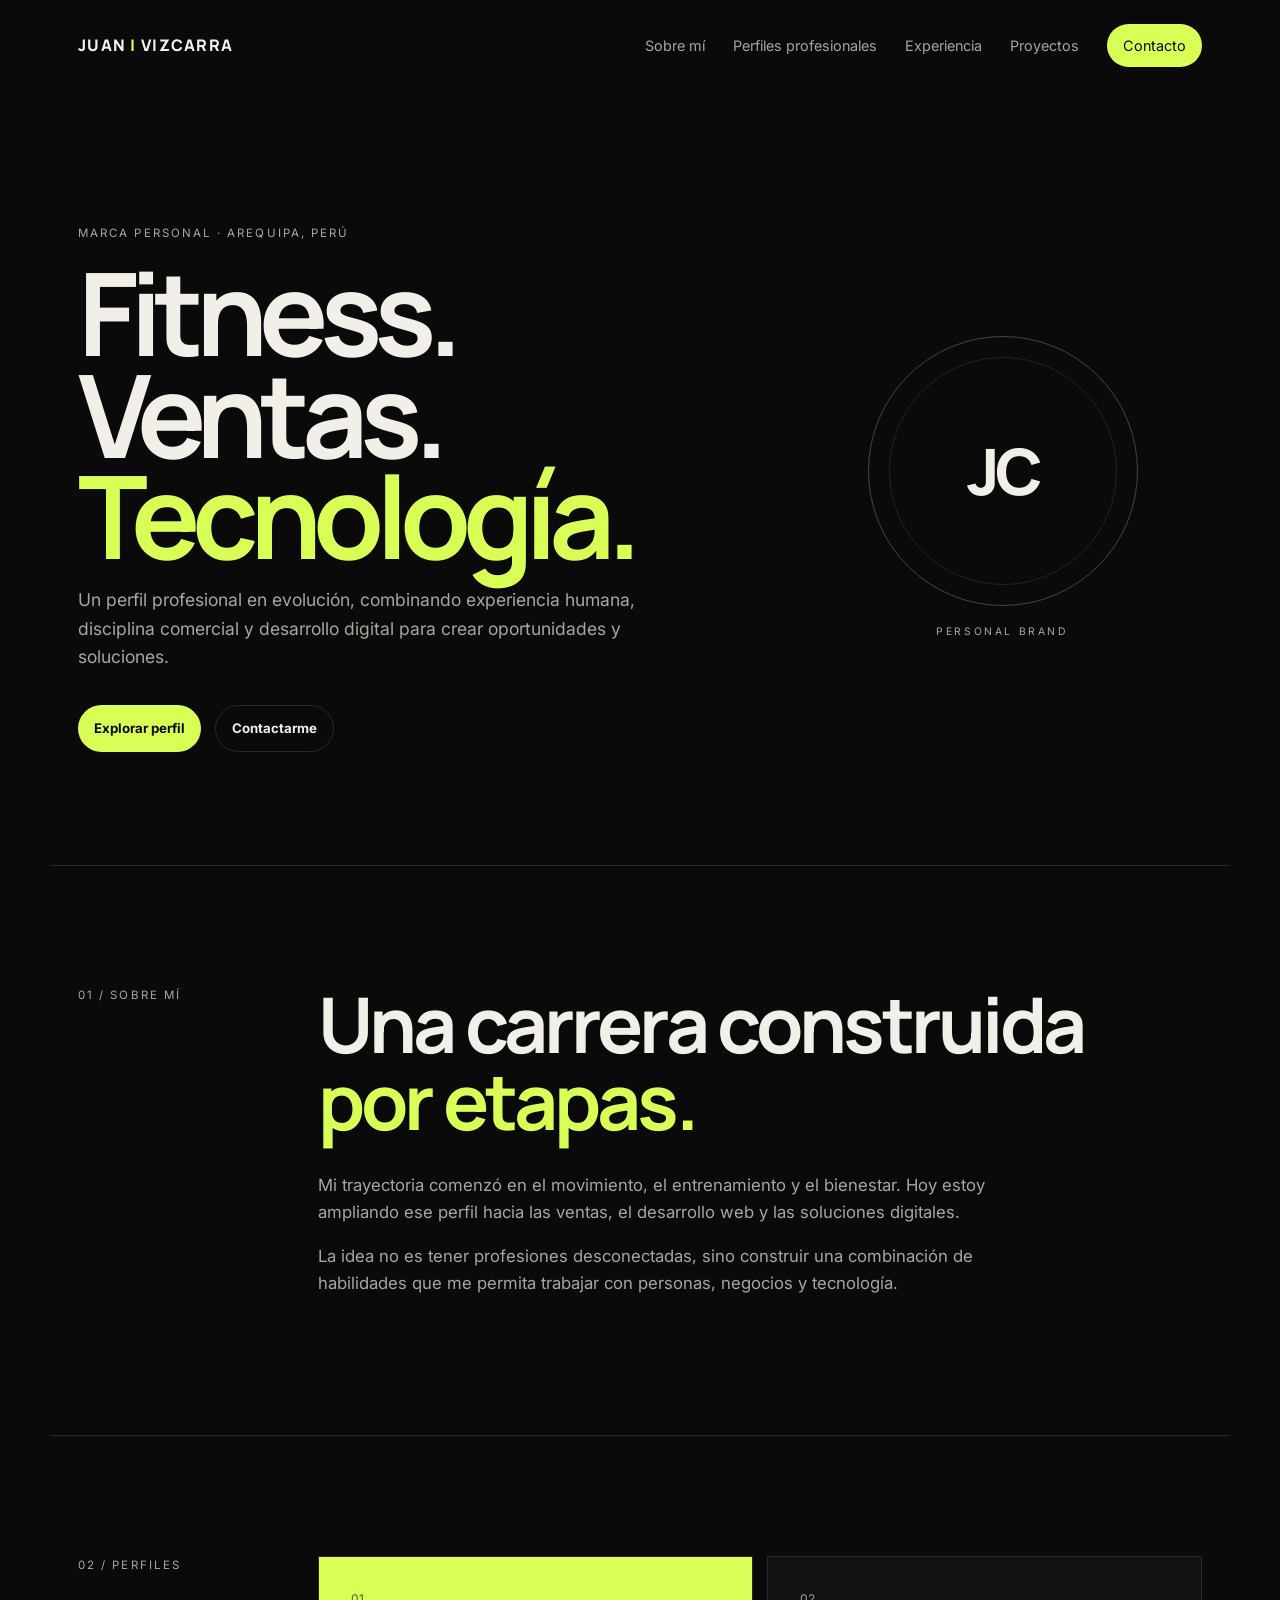
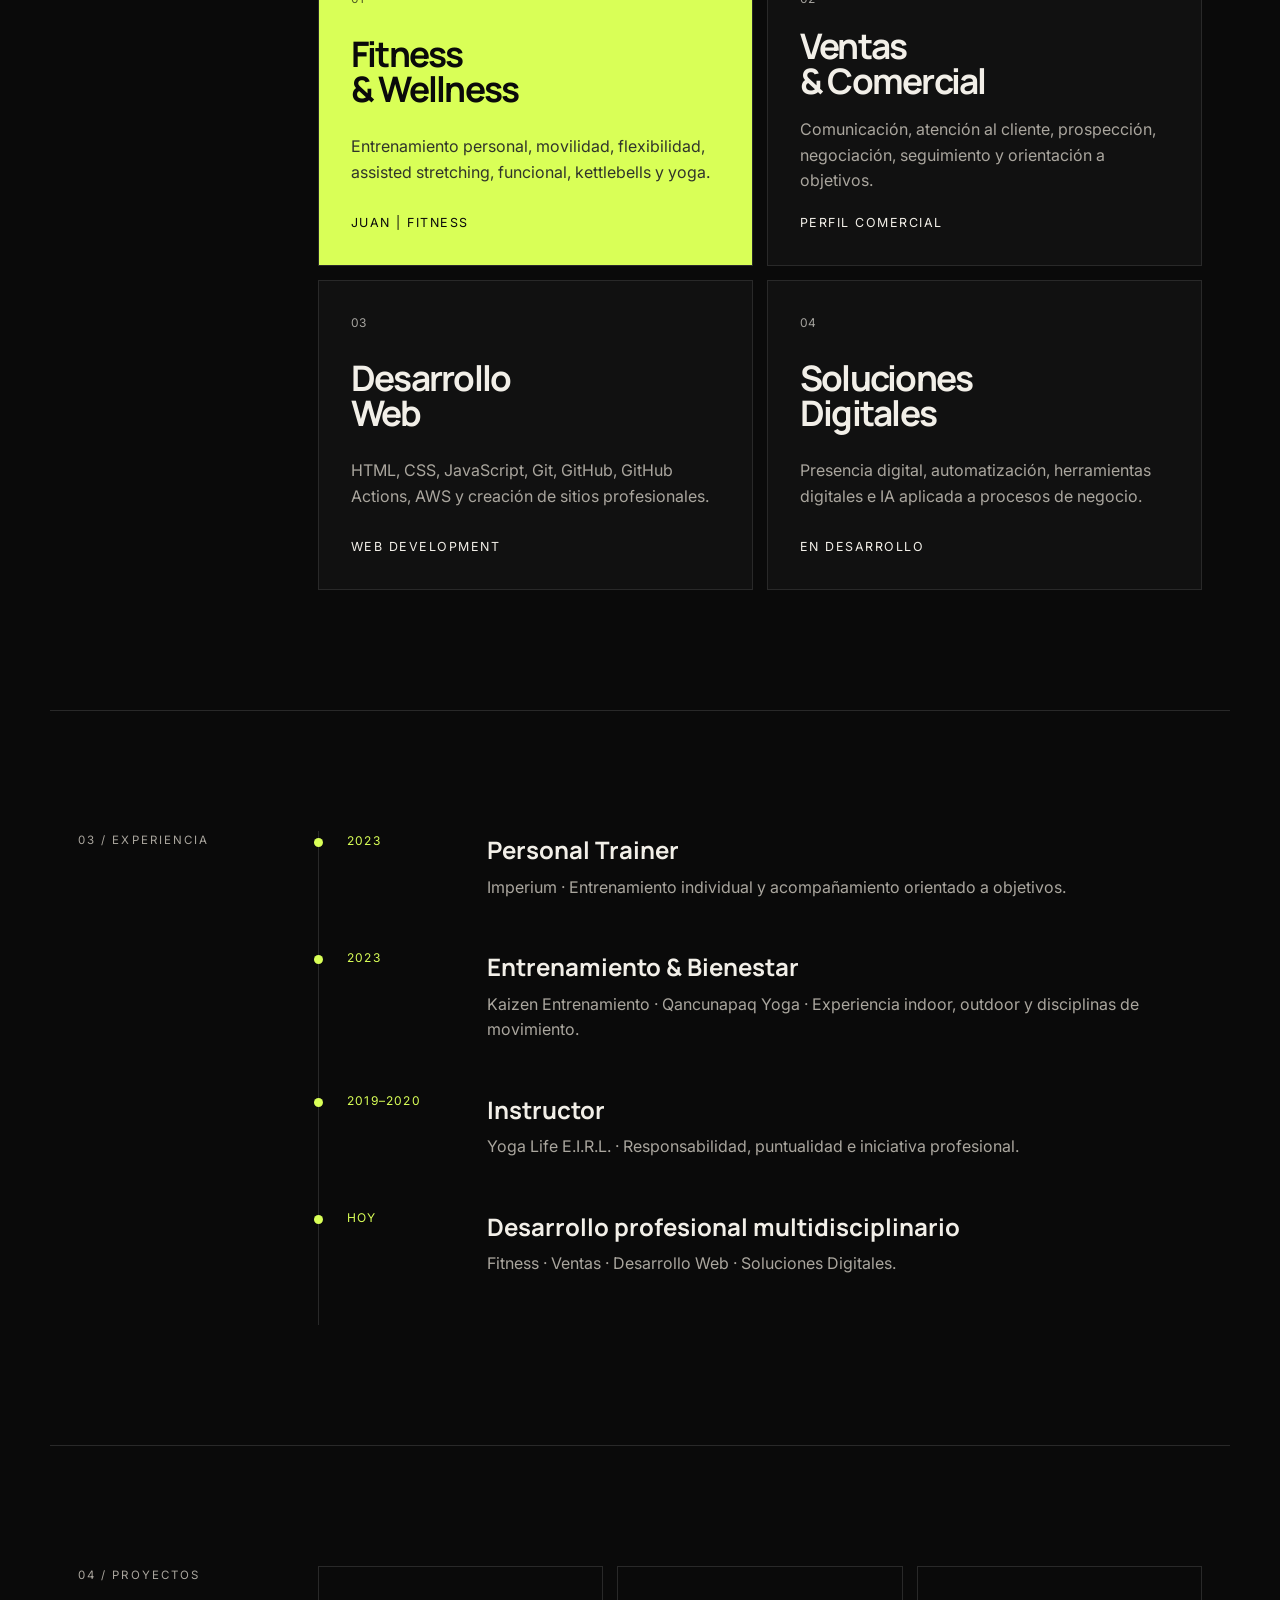
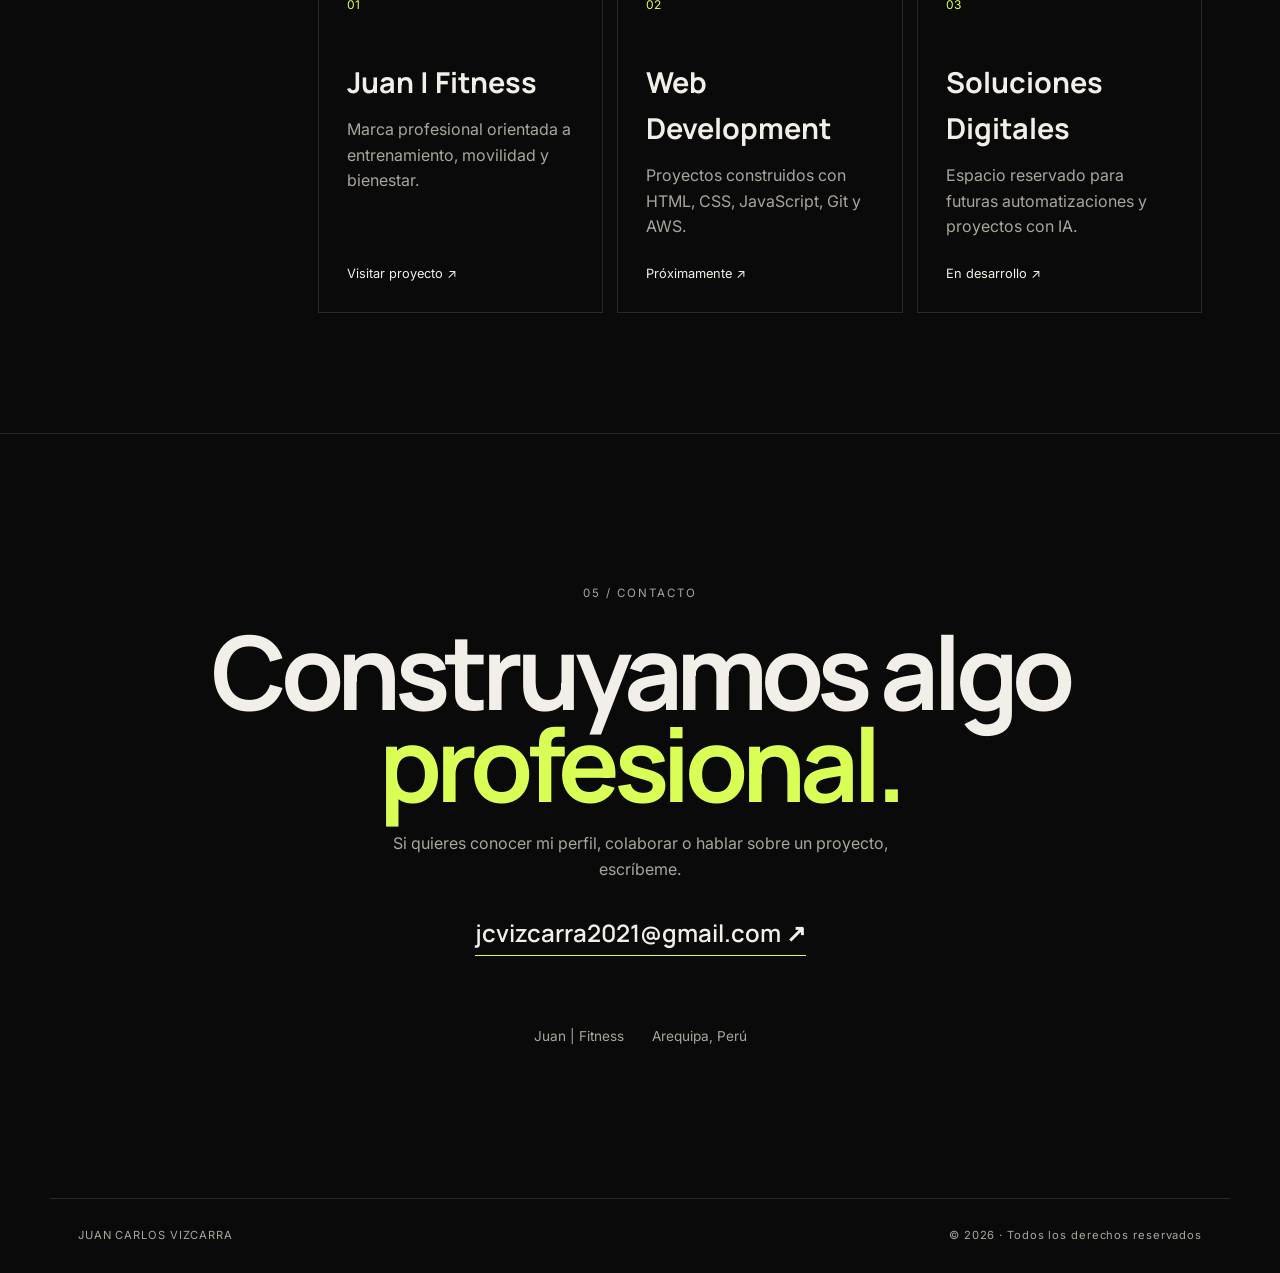
==== commit 24b46f17: "Add Profiles page and link to it from main page" ====
--- a/index.html
+++ b/index.html
@@ -1,322 +1,9 @@
-<!DOCTYPE html>
-<html lang="es">
-<head>
-    <meta charset="UTF-8">
-    <meta name="viewport" content="width=device-width, initial-scale=1.0">
-
-    <meta
-        name="description"
-        content="Juan — Personal Trainer, especialista en Assisted Stretching y desarrollador web."
-    >
-
-    <title>Juan | Fitness · Stretching · Web</title>
-
-    <link rel="stylesheet" href="style.css">
-</head>
-
-<body>
-
-    <!-- ================= HEADER ================= -->
-
-    <header class="header">
-
-        <nav class="navbar container">
-
-            <a href="#inicio" class="logo">
-                JUAN FIT<span>.</span>
-            </a>
-
-            <button class="menu-toggle" aria-label="Abrir menú">
-                ☰
-            </button>
-
-            <ul class="nav-links">
-                <li><a href="#sobre-mi">Sobre mí</a></li>
-                <li><a href="#servicios">Servicios</a></li>
-                <li><a href="#proyectos">Proyectos</a></li>
-                <li><a href="#contacto">Contacto</a></li>
-            </ul>
-
-        </nav>
-
-    </header>
-
-
-    <main>
-
-        <!-- ================= HERO ================= -->
-
-        <section id="inicio" class="hero">
-
-            <div class="hero-content container">
-
-                <p class="eyebrow">
-                    PERSONAL TRAINER · ASSISTED STRETCHING · WEB
-                </p>
-
-                <h1>
-                    Construyendo una vida
-                    <span>más fuerte, flexible y libre.</span>
-                </h1>
-
-                <p class="hero-description">
-                    Soy Juan. Trabajo con movimiento, entrenamiento y
-                    desarrollo digital mientras sigo construyendo mi propio
-                    camino de aprendizaje y crecimiento.
-                </p>
-
-                <div class="hero-buttons">
-
-                    <a href="#sobre-mi" class="btn btn-primary">
-                        Conóceme
-                    </a>
-
-                    <a href="#proyectos" class="btn btn-secondary">
-                        Ver proyectos
-                    </a>
-
-                </div>
-
-            </div>
-
-        </section>
-
-
-        <!-- ================= SOBRE MI ================= -->
-
-        <section id="sobre-mi" class="section">
-
-            <div class="container about-grid">
-
-                <div>
-                    <p class="section-number">01 — SOBRE MÍ</p>
-
-                    <h2>
-                        Movimiento, aprendizaje
-                        y evolución.
-                    </h2>
-                </div>
-
-                <div class="about-text">
-
-                    <p>
-                        Soy Personal Trainer y Certified Assisted Stretching
-                        Practitioner. Mi trabajo está enfocado en ayudar a las
-                        personas a mejorar su movimiento, movilidad y
-                        bienestar físico.
-                    </p>
-
-                    <p>
-                        Pero mi camino no termina en el fitness. También estoy
-                        aprendiendo desarrollo web y construyendo proyectos
-                        digitales que me permitan combinar creatividad,
-                        tecnología y emprendimiento.
-                    </p>
-
-                    <p>
-                        Creo en aprender constantemente, construir cosas
-                        reales y mejorar un poco cada día.
-                    </p>
-
-                </div>
-
-            </div>
-
-        </section>
-
-
-        <!-- ================= SERVICIOS ================= -->
-
-        <section id="servicios" class="section section-dark">
-
-            <div class="container">
-
-                <p class="section-number">02 — LO QUE HAGO</p>
-
-                <h2>Áreas en las que trabajo</h2>
-
-                <div class="cards">
-
-                    <article class="card">
-
-                        <span class="card-number">01</span>
-
-                        <h3>Personal Training</h3>
-
-                        <p>
-                            Entrenamiento personalizado orientado al desarrollo
-                            de fuerza, condición física y rendimiento.
-                        </p>
-
-                    </article>
-
-
-                    <article class="card">
-
-                        <span class="card-number">02</span>
-
-                        <h3>Assisted Stretching</h3>
-
-                        <p>
-                            Sesiones de stretching asistido enfocadas en
-                            movilidad, flexibilidad y calidad de movimiento.
-                        </p>
-
-                    </article>
-
-
-                    <article class="card">
-
-                        <span class="card-number">03</span>
-
-                        <h3>Desarrollo Web</h3>
-
-                        <p>
-                            Creación de páginas web y proyectos digitales
-                            mientras desarrollo mis habilidades en tecnología.
-                        </p>
-
-                    </article>
-
-                </div>
-
-            </div>
-
-        </section>
-
-
-        <!-- ================= PROYECTOS ================= -->
-
-        <section id="proyectos" class="section">
-
-            <div class="container">
-
-                <p class="section-number">03 — PROYECTOS</p>
-
-                <h2>Cosas que estoy construyendo.</h2>
-
-                <div class="projects">
-
-                    <article class="project">
-
-                        <div class="project-info">
-
-                            <span>FITNESS / WELLNESS</span>
-
-                            <h3>Stephan Fit</h3>
-
-                            <p>
-                                Proyecto enfocado en Personal Training y
-                                Assisted Stretching, con una experiencia
-                                digital moderna y minimalista.
-                            </p>
-
-                            <a href="#" class="project-link">
-                                Ver proyecto →
-                            </a>
-
-                        </div>
-
-                    </article>
-
-
-                    <article class="project">
-
-                        <div class="project-info">
-
-                            <span>WEB DEVELOPMENT</span>
-
-                            <h3>Mi evolución digital</h3>
-
-                            <p>
-                                Un espacio donde documento mi aprendizaje en
-                                desarrollo web, programación y tecnología.
-                            </p>
-
-                            <a href="#" class="project-link">
-                                Próximamente →
-                            </a>
-
-                        </div>
-
-                    </article>
-
-                </div>
-
-            </div>
-
-        </section>
-
-
-        <!-- ================= FILOSOFIA ================= -->
-
-        <section class="quote-section">
-
-            <div class="container">
-
-                <p>
-                    "Cuidar el cuerpo.
-                    <br>
-                    Entrenar la mente.
-                    <br>
-                    Aprender constantemente.
-                    <br>
-                    Crear algo propio."
-                </p>
-
-            </div>
-
-        </section>
-
-
-        <!-- ================= CONTACTO ================= -->
-
-        <section id="contacto" class="section contact-section">
-
-            <div class="container contact-content">
-
-                <p class="section-number">04 — CONTACTO</p>
-
-                <h2>
-                    Construyamos algo.
-                </h2>
-
-                <p>
-                    Si quieres conocer mi trabajo, colaborar en un proyecto
-                    o simplemente conversar, puedes contactarme.
-                </p>
-
-                <a href="mailto:jcvizcarra2021@gmail.com" class="btn btn-primary">
-                    Escríbeme
-                </a>
-
-            </div>
-
-        </section>
-
-    </main>
-
-
-    <!-- ================= FOOTER ================= -->
-
-    <footer class="footer">
-
-        <div class="container footer-content">
-
-            <p>
-                © 2026 Juan. Todos los derechos reservados.
-            </p>
-
-            <p>
-                Built with HTML · CSS · JavaScript
-            </p>
-
-        </div>
-
-    </footer>
-
-
-    <script src="script.js"></script>
-
-</body>
-</html>
+<!DOCTYPE html><html lang="es"><head><meta charset="UTF-8"><meta name="viewport" content="width=device-width,initial-scale=1.0"><meta name="description" content="Juan Carlos Vizcarra — Fitness, Ventas, Desarrollo Web y Soluciones Digitales."><title>Juan Carlos Vizcarra | Fitness · Ventas · Tecnología</title><link rel="preconnect" href="https://fonts.googleapis.com"><link rel="preconnect" href="https://fonts.gstatic.com" crossorigin><link href="https://fonts.googleapis.com/css2?family=Inter:wght@400;500;600;700&family=Manrope:wght@500;600;700;800&display=swap" rel="stylesheet"><link rel="stylesheet" href="styles.css"></head><body>
+<header class="site-header"><a class="brand" href="#inicio">JUAN <span>|</span> VIZCARRA</a><button class="menu-toggle" aria-label="Abrir menú">☰</button><nav class="nav"><a href="#sobre-mi">Sobre mí</a><a href="perfiles.html">Perfiles profesionales</a><a href="#experiencia">Experiencia</a><a href="#proyectos">Proyectos</a><a class="nav-cta" href="#contacto">Contacto</a></nav></header>
+<main>
+<section id="inicio" class="hero"><div class="hero-copy"><p class="eyebrow">MARCA PERSONAL · AREQUIPA, PERÚ</p><h1>Fitness.<br>Ventas.<br><span>Tecnología.</span></h1><p class="hero-text">Un perfil profesional en evolución, combinando experiencia humana, disciplina comercial y desarrollo digital para crear oportunidades y soluciones.</p><div class="hero-actions"><a class="button button-primary" href="#perfiles">Explorar perfil</a><a class="button button-secondary" href="#contacto">Contactarme</a></div></div><div class="hero-mark"><div class="mark-circle"><span>JC</span></div><p>PERSONAL BRAND</p></div></section>
+<section id="sobre-mi" class="section about"><div class="section-label">01 / SOBRE MÍ</div><div class="section-content"><h2>Una carrera construida<br><em>por etapas.</em></h2><p>Mi trayectoria comenzó en el movimiento, el entrenamiento y el bienestar. Hoy estoy ampliando ese perfil hacia las ventas, el desarrollo web y las soluciones digitales.</p><p>La idea no es tener profesiones desconectadas, sino construir una combinación de habilidades que me permita trabajar con personas, negocios y tecnología.</p></div></section>
+<section id="perfiles" class="section profiles"><div class="section-label">02 / PERFILES</div><div class="profile-grid"><article class="profile-card featured"><span class="number">01</span><h3>Fitness<br>& Wellness</h3><p>Entrenamiento personal, movilidad, flexibilidad, assisted stretching, funcional, kettlebells y yoga.</p><span class="card-link">Juan | Fitness</span></article><article class="profile-card"><span class="number">02</span><h3>Ventas<br>& Comercial</h3><p>Comunicación, atención al cliente, prospección, negociación, seguimiento y orientación a objetivos.</p><span class="card-link">Perfil comercial</span></article><article class="profile-card"><span class="number">03</span><h3>Desarrollo<br>Web</h3><p>HTML, CSS, JavaScript, Git, GitHub, GitHub Actions, AWS y creación de sitios profesionales.</p><span class="card-link">Web development</span></article><article class="profile-card"><span class="number">04</span><h3>Soluciones<br>Digitales</h3><p>Presencia digital, automatización, herramientas digitales e IA aplicada a procesos de negocio.</p><span class="card-link">En desarrollo</span></article></div></section>
+<section id="experiencia" class="section experience"><div class="section-label">03 / EXPERIENCIA</div><div class="timeline"><div class="timeline-item"><span class="year">2023</span><div><h3>Personal Trainer</h3><p>Imperium · Entrenamiento individual y acompañamiento orientado a objetivos.</p></div></div><div class="timeline-item"><span class="year">2023</span><div><h3>Entrenamiento & Bienestar</h3><p>Kaizen Entrenamiento · Qancunapaq Yoga · Experiencia indoor, outdoor y disciplinas de movimiento.</p></div></div><div class="timeline-item"><span class="year">2019–2020</span><div><h3>Instructor</h3><p>Yoga Life E.I.R.L. · Responsabilidad, puntualidad e iniciativa profesional.</p></div></div><div class="timeline-item"><span class="year">HOY</span><div><h3>Desarrollo profesional multidisciplinario</h3><p>Fitness · Ventas · Desarrollo Web · Soluciones Digitales.</p></div></div></div></section>
+<section id="proyectos" class="section projects"><div class="section-label">04 / PROYECTOS</div><div class="project-grid"><article class="project-card"><span>01</span><h3>Juan | Fitness</h3><p>Marca profesional orientada a entrenamiento, movilidad y bienestar.</p><a href="https://juancarlosfit.com/" target="_blank" rel="noopener">Visitar proyecto ↗</a></article><article class="project-card"><span>02</span><h3>Web Development</h3><p>Proyectos construidos con HTML, CSS, JavaScript, Git y AWS.</p><a href="#contacto">Próximamente ↗</a></article><article class="project-card"><span>03</span><h3>Soluciones Digitales</h3><p>Espacio reservado para futuras automatizaciones y proyectos con IA.</p><a href="#contacto">En desarrollo ↗</a></article></div></section>
+<section id="contacto" class="contact"><p class="eyebrow">05 / CONTACTO</p><h2>Construyamos algo<br><em>profesional.</em></h2><p>Si quieres conocer mi perfil, colaborar o hablar sobre un proyecto, escríbeme.</p><a class="contact-email" href="mailto:jcvizcarra2021@gmail.com">jcvizcarra2021@gmail.com ↗</a><div class="contact-links"><a href="https://juancarlosfit.com/" target="_blank" rel="noopener">Juan | Fitness</a><span>Arequipa, Perú</span></div></section></main><footer><span>JUAN CARLOS VIZCARRA</span><span>© <span id="year"></span> · Todos los derechos reservados</span></footer><script src="script.js"></script></body></html>
--- a/styles.css
+++ b/styles.css
@@ -0,0 +1,19 @@
+*{box-sizing:border-box;margin:0;padding:0}:root{--bg:#0a0a0a;--surface:#111;--line:#292929;--text:#f2efe8;--muted:#aaa69e;--accent:#d9ff57;--max:1180px}html{scroll-behavior:smooth}body{background:var(--bg);color:var(--text);font-family:Inter,sans-serif;line-height:1.6}a{color:inherit;text-decoration:none}.site-header{position:sticky;top:0;z-index:20;display:flex;justify-content:space-between;align-items:center;max-width:var(--max);margin:auto;padding:24px 28px;background:rgba(10,10,10,.9);backdrop-filter:blur(12px)}.brand{font-family:Manrope,sans-serif;font-weight:800;letter-spacing:.08em}.brand span{color:var(--accent)}.nav{display:flex;gap:28px;align-items:center;font-size:.9rem}.nav a{color:var(--muted);transition:.2s}.nav a:hover{color:var(--text)}.nav .nav-cta{color:var(--bg);background:var(--accent);padding:10px 16px;border-radius:999px}.menu-toggle{display:none;background:none;border:0;color:var(--text);font-size:1.5rem}.hero{min-height:86vh;max-width:var(--max);margin:auto;padding:100px 28px 80px;display:grid;grid-template-columns:1.25fr .75fr;align-items:center;gap:60px}.eyebrow,.section-label{font-size:.72rem;letter-spacing:.18em;color:var(--muted)}.hero h1,h2,h3{font-family:Manrope,sans-serif}.hero h1{margin:20px 0;font-size:clamp(4rem,9vw,8rem);line-height:.88;letter-spacing:-.07em}.hero h1 span,em{color:var(--accent);font-style:normal}.hero-text{max-width:620px;color:var(--muted);font-size:1.1rem}.hero-actions{display:flex;gap:14px;margin-top:34px}.button{padding:14px 22px;border-radius:999px;font-weight:600}.button-primary{background:var(--accent);color:var(--bg)}.button-secondary{border:1px solid var(--line)}.hero-mark{justify-self:center;text-align:center}.mark-circle{width:270px;height:270px;border:1px solid #444;border-radius:50%;display:grid;place-items:center;position:relative}.mark-circle:before{content:"";position:absolute;inset:20px;border:1px solid #222;border-radius:50%}.mark-circle span{font:800 4rem Manrope;letter-spacing:-.08em}.hero-mark p{margin-top:18px;font-size:.65rem;letter-spacing:.25em;color:var(--muted)}.section{max-width:var(--max);margin:auto;padding:120px 28px;display:grid;grid-template-columns:180px 1fr;gap:60px;border-top:1px solid var(--line)}.section-content{max-width:800px}.section h2{font-size:clamp(2.6rem,6vw,5.2rem);line-height:1;letter-spacing:-.05em;margin-bottom:32px}.section-content p{color:var(--muted);max-width:680px;margin-bottom:18px;font-size:1.05rem}.profile-grid{display:grid;grid-template-columns:repeat(2,1fr);gap:14px}.profile-card{min-height:310px;padding:32px;background:var(--surface);border:1px solid var(--line);display:flex;flex-direction:column;justify-content:space-between;transition:transform .25s,border-color .25s}.profile-card:hover{transform:translateY(-5px);border-color:#555}.profile-card.featured{background:var(--accent);color:var(--bg)}.number{font-size:.75rem;opacity:.65}.profile-card h3{font-size:2.2rem;line-height:1;letter-spacing:-.05em}.profile-card p{color:var(--muted);max-width:430px}.featured p{color:#30352a}.card-link{font-size:.78rem;letter-spacing:.12em;text-transform:uppercase}.timeline{border-left:1px solid var(--line)}.timeline-item{display:grid;grid-template-columns:110px 1fr;gap:30px;padding:0 0 48px 28px;position:relative}.timeline-item:before{content:"";position:absolute;left:-5px;top:7px;width:9px;height:9px;border-radius:50%;background:var(--accent)}.year{color:var(--accent);font-size:.75rem;letter-spacing:.1em}.timeline-item h3{font-size:1.5rem;margin-bottom:5px}.timeline-item p{color:var(--muted)}.project-grid{display:grid;grid-template-columns:repeat(3,1fr);gap:14px}.project-card{min-height:270px;border:1px solid var(--line);padding:28px;display:flex;flex-direction:column}.project-card span{color:var(--accent);font-size:.75rem}.project-card h3{font-size:1.8rem;margin:45px 0 12px}.project-card p{color:var(--muted);flex:1}.project-card a{margin-top:24px;font-size:.8rem}.contact{padding:150px 28px;text-align:center;border-top:1px solid var(--line)}.contact h2{font-size:clamp(3.5rem,8vw,7rem);line-height:.9;letter-spacing:-.06em;margin:22px 0}.contact>p:not(.eyebrow){color:var(--muted);max-width:540px;margin:auto}.contact-email{display:inline-block;margin-top:34px;font:600 clamp(1.1rem,2vw,1.5rem) Manrope;border-bottom:1px solid var(--accent);padding-bottom:6px}.contact-links{display:flex;justify-content:center;gap:28px;margin-top:70px;color:var(--muted);font-size:.85rem}footer{max-width:var(--max);margin:auto;padding:28px;border-top:1px solid var(--line);display:flex;justify-content:space-between;color:var(--muted);font-size:.7rem;letter-spacing:.08em}@media(max-width:760px){.site-header{padding:18px 20px}.menu-toggle{display:block}.nav{display:none;position:absolute;top:70px;left:20px;right:20px;padding:20px;background:#111;border:1px solid var(--line);flex-direction:column;align-items:stretch}.nav.open{display:flex}.nav .nav-cta{text-align:center}.hero{grid-template-columns:1fr;padding-top:70px}.hero h1{font-size:clamp(3.8rem,17vw,6rem)}.hero-mark{display:none}.section{grid-template-columns:1fr;gap:35px;padding:80px 20px}.profile-grid,.project-grid{grid-template-columns:1fr}.profile-card{min-height:270px}.timeline-item{grid-template-columns:1fr;gap:8px}.contact{padding:100px 20px}footer{padding:24px 20px;flex-direction:column;gap:8px}}
+
+/* Página de perfiles profesionales: conserva la identidad visual de la portada */
+.profiles-hero{max-width:var(--max);margin:auto;padding:100px 28px 85px;border-bottom:1px solid var(--line)}
+.profiles-hero h1{font-family:Manrope,sans-serif;font-size:clamp(3.8rem,8vw,7rem);line-height:.92;letter-spacing:-.07em;margin:22px 0 28px}
+.profiles-hero h1 em{color:var(--accent);font-style:normal}
+.profiles-hero .hero-text{max-width:650px;color:var(--muted);font-size:1.08rem}
+.profile-page-section{border-top:0;padding-top:75px}
+.profile-download-grid .profile-card{min-height:345px}
+.profile-download-grid .profile-card p{color:var(--muted);margin:18px 0 25px}
+.profile-download-grid .featured p{color:#30352a}
+.profile-bottom{display:flex;align-items:center;justify-content:space-between;gap:12px;flex-wrap:wrap;margin-top:auto}
+.button{display:inline-flex;align-items:center;gap:12px;justify-content:center;padding:12px 16px;border-radius:999px;font-size:.83rem;font-weight:700;white-space:nowrap}
+.button-dark{background:#0a0a0a;color:#f2efe8}
+.profile-download-grid .button-primary{background:var(--accent);color:var(--bg)}
+.profile-download-grid .button:hover{transform:translateY(-2px)}
+.nav a.active{color:var(--text)}
+.profile-contact{margin-top:10px}
+@media(max-width:760px){.profiles-hero{padding:72px 20px 65px}.profile-page-section{padding-top:65px}.profile-download-grid .profile-card{min-height:290px}.profile-bottom{align-items:flex-start;flex-direction:column}.profile-download-grid .button{width:100%}}
